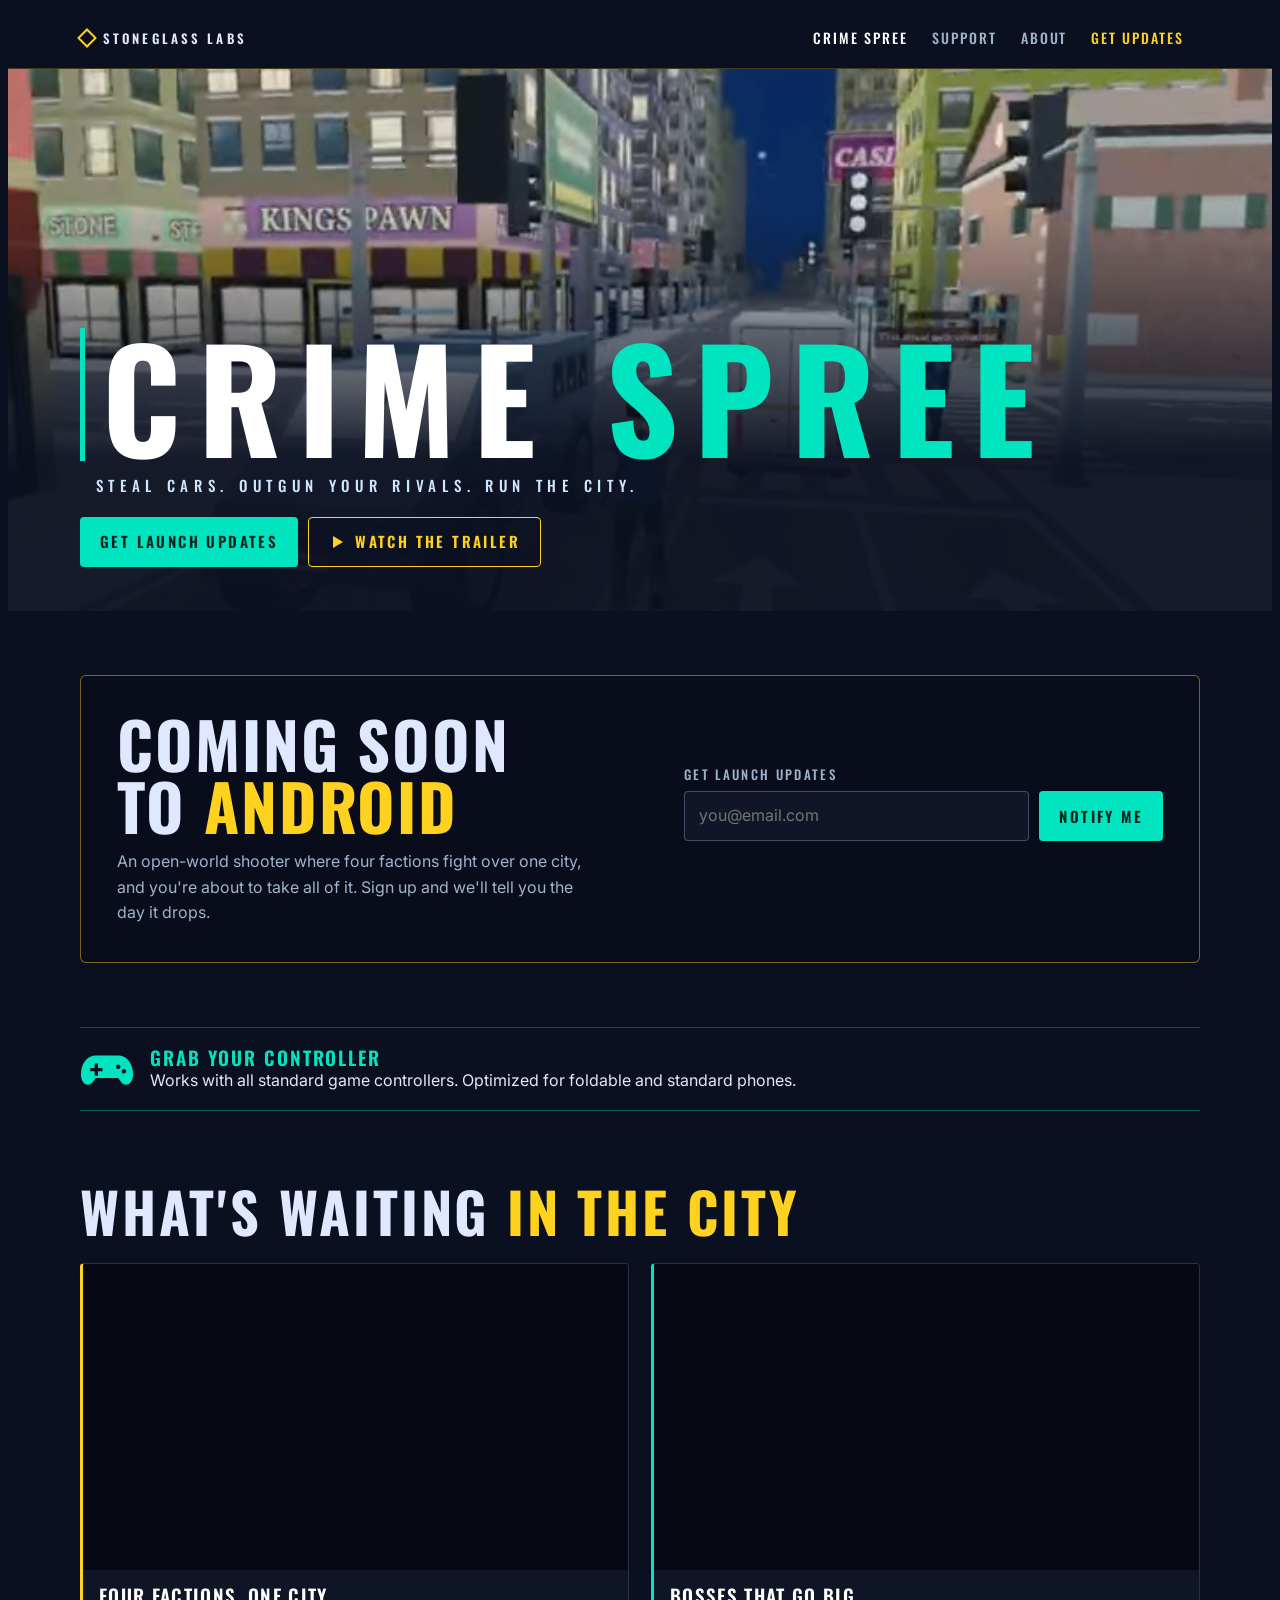
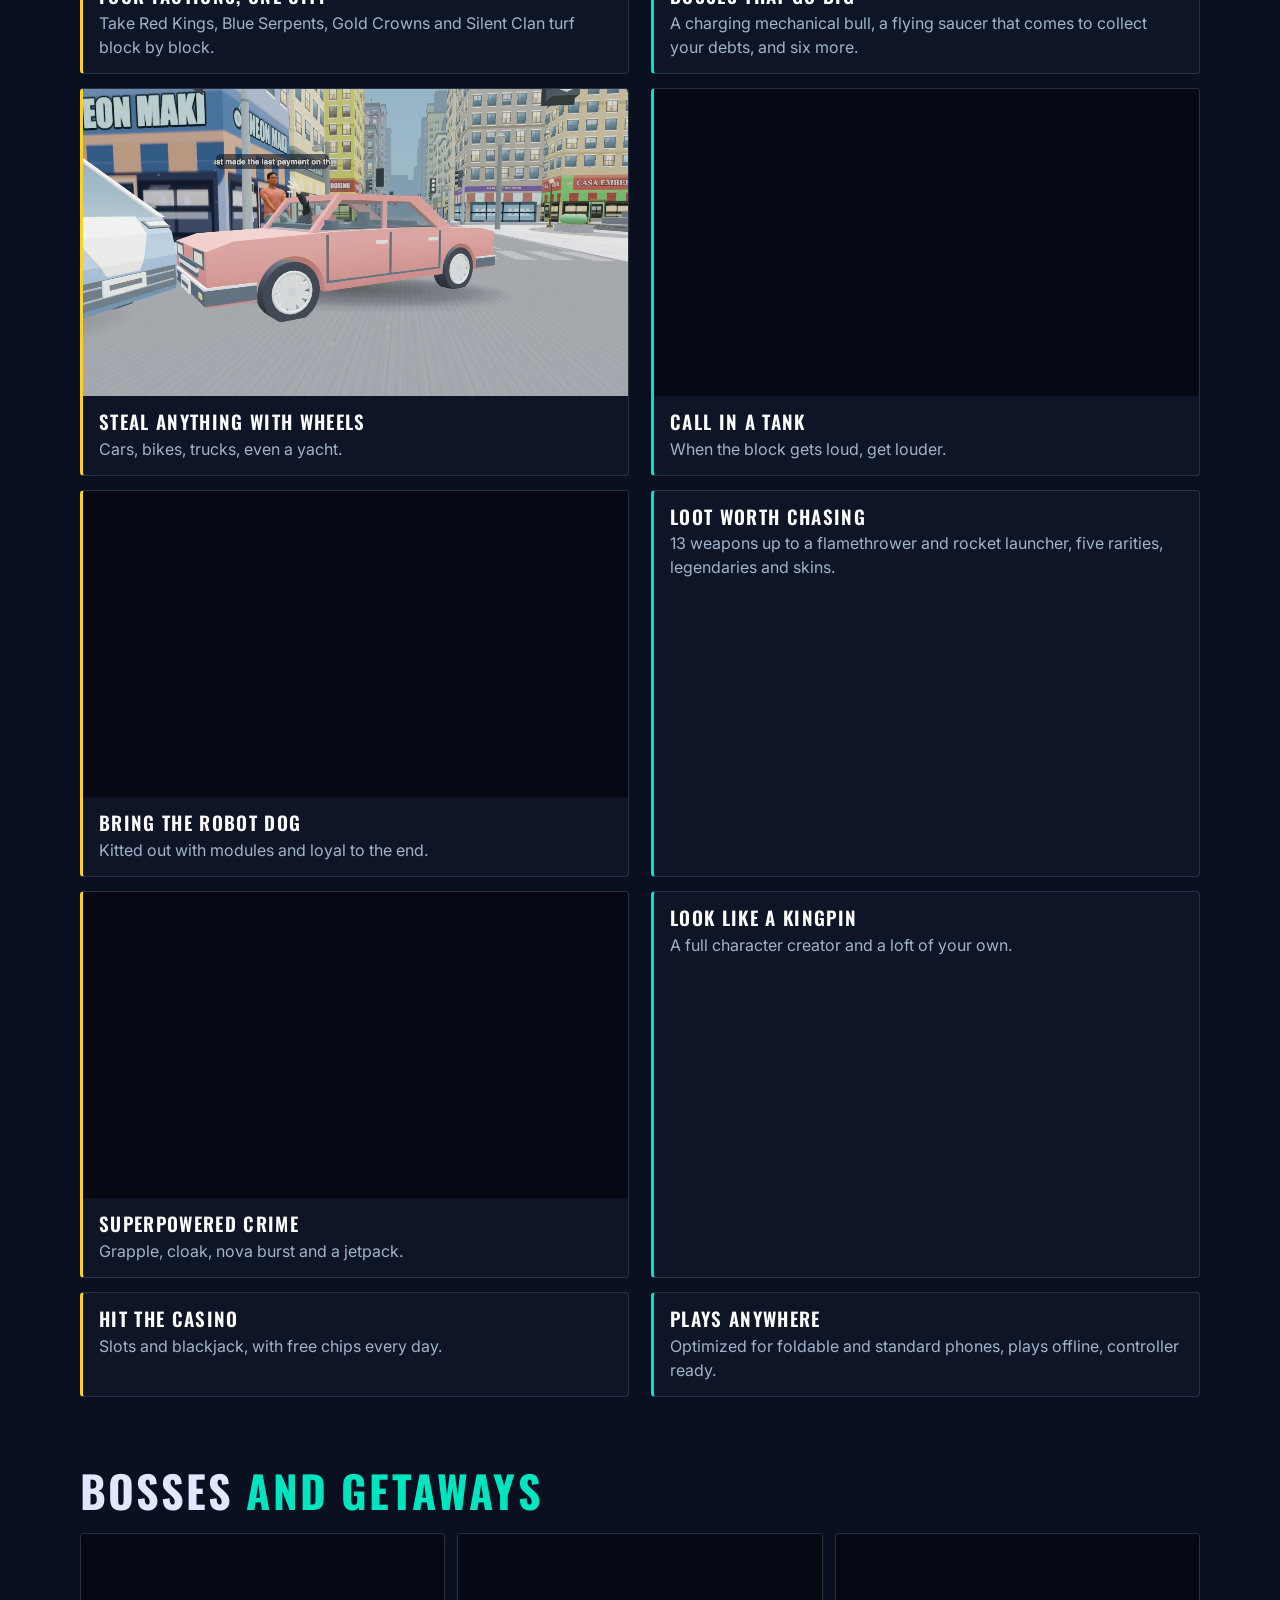
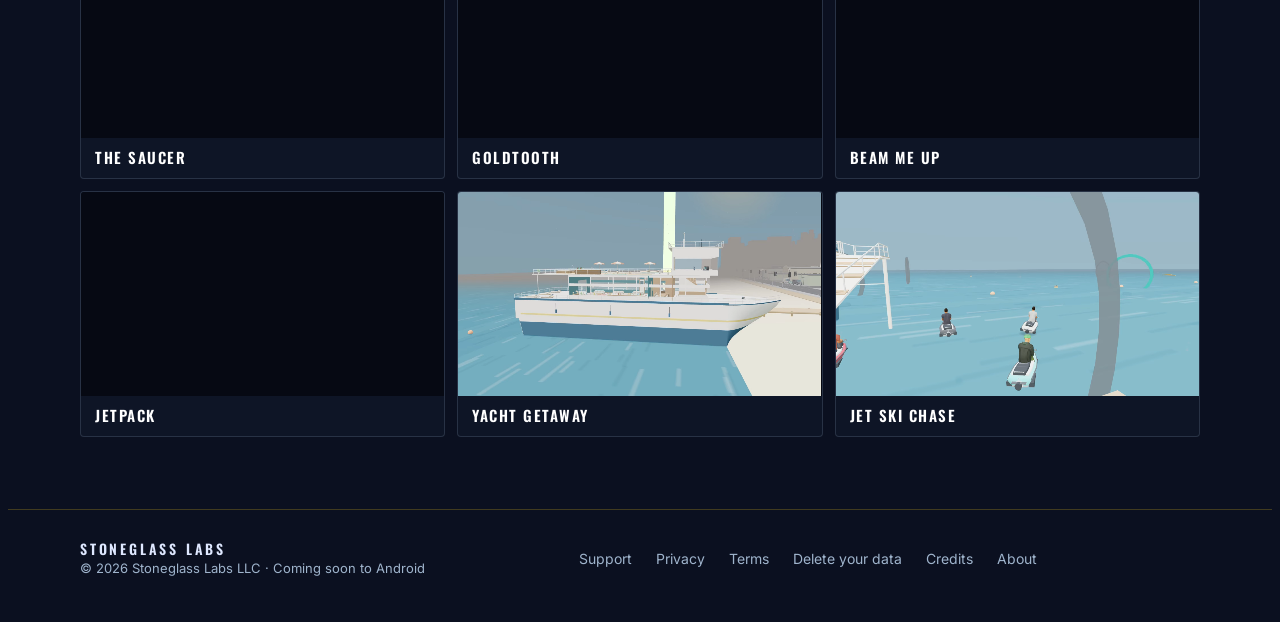
==== index.html @ 27584d0d "Stoneglass Labs website" ====
<!doctype html>
<html lang="en">
<head>
<meta charset="utf-8">
<meta name="viewport" content="width=device-width,initial-scale=1,viewport-fit=cover">
<title>Crime Spree | Coming soon to Android</title>
<meta name="description" content="Crime Spree is an open-world shooter where four factions fight over one city. Coming soon to Android from Stoneglass Labs.">
<meta name="theme-color" content="#0B1020">
<link rel="preconnect" href="https://fonts.googleapis.com">
<link rel="preconnect" href="https://fonts.gstatic.com" crossorigin>
<link rel="stylesheet" href="https://fonts.googleapis.com/css2?family=Oswald:wght@500;600;700&family=Inter:wght@400;500;600;700&display=swap">
<link rel="stylesheet" href="styles.css">
</head>
<body>
<header class="top band" id="top">
  <div class="in">
    <a class="studio" href="index.html" aria-label="Stoneglass Labs, home"><i></i>Stoneglass Labs</a>
    <button class="menu" type="button" aria-expanded="false" aria-controls="navwrap" aria-label="Menu">
      <svg viewBox="0 0 24 24" fill="none" stroke="currentColor" stroke-width="2.4" aria-hidden="true"><path d="M3 6h18M3 12h18M3 18h18"/></svg>
    </button>
    <div class="navwrap" id="navwrap">
      <nav class="links" aria-label="Site">
        <a href="index.html" data-nav="index.html">Crime Spree</a>
        <a href="support.html" data-nav="support.html">Support</a>
        <a href="about.html" data-nav="about.html">About</a>
        <a class="cta" href="index.html#signup">Get updates</a>
      </nav>
      <div class="social" aria-label="Social"></div>
    </div>
  </div>
</header>

<main>
  <section class="hero" aria-label="Crime Spree">
    <div class="frame">
      <video id="heroVid" aria-hidden="true" muted loop playsinline preload="none"></video>
      <div class="over band"><div class="in">
        <h1 class="wordmark"><span class="w1">Crime</span> <span class="w2">Spree</span></h1>
        <p class="tagline">Steal cars. Outgun your rivals. Run the city.</p>
        <div class="btns">
          <a class="btn primary" href="index.html#signup">Get launch updates</a>
          <button class="btn ghost" type="button" id="trailerBtn"><svg viewBox="0 0 24 24" fill="currentColor" aria-hidden="true"><path d="M6 3l15 9-15 9z"/></svg>Watch the trailer</button>
        </div>
      </div></div>
    </div>
  </section>

  <section class="soon band" id="signup" aria-labelledby="soonH">
    <div class="in"><div class="card">
      <div>
        <h2 id="soonH">Coming soon to <em>Android</em></h2>
        <p>An open-world shooter where four factions fight over one city, and you're about to take all of it. Sign up and we'll tell you the day it drops.</p>
      </div>
      <form class="signup" id="signupForm" novalidate>
        <label for="email">Get launch updates</label>
        <input id="email" name="email" type="email" placeholder="you@email.com" autocomplete="email" required>
        <button class="btn primary" type="submit">Notify me</button>
        <p class="msg" id="signupMsg" role="status"></p>
      </form>
    </div></div>
  </section>

  <section class="ctrl band" aria-label="Controllers and phones">
    <div class="in">
      <svg viewBox="0 0 48 32" fill="currentColor" aria-hidden="true"><path d="M14 4h20c7 0 12 6 13 14 1 7-2 12-6 12-3 0-5-3-7-6H14c-2 3-4 6-7 6-4 0-7-5-6-12C2 10 7 4 14 4zm-1 7v4H9v3h4v4h3v-4h4v-3h-4v-4zm21 1a2 2 0 100 4 2 2 0 000-4zm5 4a2 2 0 100 4 2 2 0 000-4z"/></svg>
      <p><b>Grab your controller</b>Works with all standard game controllers. Optimized for foldable and standard phones.</p>
    </div>
  </section>

  <section class="feats band" aria-labelledby="featH">
    <div class="in">
      <h2 id="featH">What's waiting <span>in the city</span></h2>
      <ul class="sell">
        <li class="has-clip"><div class="clip"><video data-lazy muted loop playsinline preload="none" data-poster="assets/video/street-chaos-01-poster.jpg" aria-hidden="true"><source data-src="assets/video/street-chaos-01.webm" type="video/webm"><source data-src="assets/video/street-chaos-01.mp4" type="video/mp4"></video></div><div class="txt"><b>Four factions, one city</b>Take Red Kings, Blue Serpents, Gold Crowns and Silent Clan turf block by block.</div></li>
        <li class="has-clip"><div class="clip"><video data-lazy muted loop playsinline preload="none" data-poster="assets/video/boss-bull-01-poster.jpg" aria-hidden="true"><source data-src="assets/video/boss-bull-01.webm" type="video/webm"><source data-src="assets/video/boss-bull-01.mp4" type="video/mp4"></video></div><div class="txt"><b>Bosses that go big</b>A charging mechanical bull, a flying saucer that comes to collect your debts, and six more.</div></li>
        <li class="has-clip"><div class="clip"><video data-lazy muted loop playsinline preload="none" data-poster="assets/video/hijack-01-poster.jpg" aria-hidden="true"><source data-src="assets/video/hijack-01.webm" type="video/webm"><source data-src="assets/video/hijack-01.mp4" type="video/mp4"></video></div><div class="txt"><b>Steal anything with wheels</b>Cars, bikes, trucks, even a yacht.</div></li>
        <li class="has-clip"><div class="clip"><video data-lazy muted loop playsinline preload="none" data-poster="assets/video/tank-rampage-01-poster.jpg" aria-hidden="true"><source data-src="assets/video/tank-rampage-01.webm" type="video/webm"><source data-src="assets/video/tank-rampage-01.mp4" type="video/mp4"></video></div><div class="txt"><b>Call in a tank</b>When the block gets loud, get louder.</div></li>
        <li class="has-clip"><div class="clip"><video data-lazy muted loop playsinline preload="none" data-poster="assets/video/robot-dog-01-poster.jpg" aria-hidden="true"><source data-src="assets/video/robot-dog-01.webm" type="video/webm"><source data-src="assets/video/robot-dog-01.mp4" type="video/mp4"></video></div><div class="txt"><b>Bring the robot dog</b>Kitted out with modules and loyal to the end.</div></li>
        <li><b>Loot worth chasing</b>13 weapons up to a flamethrower and rocket launcher, five rarities, legendaries and skins.</li>
        <li class="has-clip"><div class="clip"><video data-lazy muted loop playsinline preload="none" data-poster="assets/video/grapple-pull-enemy-01-poster.jpg" aria-hidden="true"><source data-src="assets/video/grapple-pull-enemy-01.webm" type="video/webm"><source data-src="assets/video/grapple-pull-enemy-01.mp4" type="video/mp4"></video></div><div class="txt"><b>Superpowered crime</b>Grapple, cloak, nova burst and a jetpack.</div></li>
        <li><b>Look like a kingpin</b>A full character creator and a loft of your own.</li>
        <li><b>Hit the casino</b>Slots and blackjack, with free chips every day.</li>
        <li><b>Plays anywhere</b>Optimized for foldable and standard phones, plays offline, controller ready.</li>
      </ul>
    </div>
  </section>

  <section class="gallery band" aria-labelledby="galH">
    <div class="in">
      <h2 id="galH">Bosses <span>and getaways</span></h2>
      <div class="grid">
        <figure><div class="clip"><video data-lazy muted loop playsinline preload="none" data-poster="assets/video/boss-saucer-01-poster.jpg" aria-hidden="true"><source data-src="assets/video/boss-saucer-01.webm" type="video/webm"><source data-src="assets/video/boss-saucer-01.mp4" type="video/mp4"></video></div><figcaption>The saucer</figcaption></figure>
        <figure><div class="clip"><video data-lazy muted loop playsinline preload="none" data-poster="assets/video/boss-goldtooth-01-poster.jpg" aria-hidden="true"><source data-src="assets/video/boss-goldtooth-01.webm" type="video/webm"><source data-src="assets/video/boss-goldtooth-01.mp4" type="video/mp4"></video></div><figcaption>Goldtooth</figcaption></figure>
        <figure><div class="clip"><video data-lazy muted loop playsinline preload="none" data-poster="assets/video/boss-saucer-02-poster.jpg" aria-hidden="true"><source data-src="assets/video/boss-saucer-02.webm" type="video/webm"><source data-src="assets/video/boss-saucer-02.mp4" type="video/mp4"></video></div><figcaption>Beam me up</figcaption></figure>
        <figure><div class="clip"><video data-lazy muted loop playsinline preload="none" data-poster="assets/video/jetpack-01-poster.jpg" aria-hidden="true"><source data-src="assets/video/jetpack-01.webm" type="video/webm"><source data-src="assets/video/jetpack-01.mp4" type="video/mp4"></video></div><figcaption>Jetpack</figcaption></figure>
        <figure><div class="clip"><video data-lazy muted loop playsinline preload="none" data-poster="assets/video/yacht-01-poster.jpg" aria-hidden="true"><source data-src="assets/video/yacht-01.webm" type="video/webm"><source data-src="assets/video/yacht-01.mp4" type="video/mp4"></video></div><figcaption>Yacht getaway</figcaption></figure>
        <figure><div class="clip"><video data-lazy muted loop playsinline preload="none" data-poster="assets/video/jetski-race-01-poster.jpg" aria-hidden="true"><source data-src="assets/video/jetski-race-01.webm" type="video/webm"><source data-src="assets/video/jetski-race-01.mp4" type="video/mp4"></video></div><figcaption>Jet ski chase</figcaption></figure>
      </div>
    </div>
  </section>
</main>

<footer class="foot band">
  <div class="in">
    <div class="brandline">Stoneglass Labs<span>© 2026 Stoneglass Labs LLC · Coming soon to Android</span></div>
    <nav aria-label="Footer">
      <a href="support.html">Support</a><a href="privacy.html">Privacy</a><a href="terms.html">Terms</a><a href="delete-data.html">Delete your data</a><a href="credits.html">Credits</a><a href="about.html">About</a>
    </nav>
    <div class="social" aria-label="Social"></div>
  </div>
</footer>

<script src="main.js"></script>
</body>
</html>
---- styles.css ----
/* Layout: phone-first single column; header with small studio mark, full-bleed hero, then stacked bands. Support and legal pages use a 68ch reading column. */
:root{
  color-scheme: dark;
  --ink:#0B1020; --panel:#0E1426; --panel2:#101628; --line:rgba(159,180,204,.18);
  --fg:#DFE8FF; --steel:#9FB4CC; --pale:#CFE6FF; --white:#FFFFFF;
  --gold:#FFD21F; --teal:#00E5C0; --teal-ink:#04241E;
  --f-display:"Oswald","Arial Narrow","Roboto Condensed",sans-serif;
  --f-body:"Inter",system-ui,-apple-system,"Segoe UI",Roboto,sans-serif;
  --f-mono:ui-monospace,"SFMono-Regular",Menlo,Consolas,monospace;
  --gutter-l:max(16px,env(safe-area-inset-left,0px)); --gutter-r:max(16px,env(safe-area-inset-right,0px));
}
*{box-sizing:border-box}
html{scroll-behavior:auto}
body{background:var(--ink);color:var(--fg);font-family:var(--f-body);font-size:16px;line-height:1.6;-webkit-font-smoothing:antialiased}
a{color:var(--teal)}
a:hover{color:var(--white)}
:focus-visible{outline:3px solid var(--gold);outline-offset:2px}
.band{padding-left:var(--gutter-l);padding-right:var(--gutter-r)}
.in{max-width:1120px;margin:0 auto}
.updated{margin:0 0 22px;font:500 13px/1.45 var(--f-mono);color:var(--steel)}
.todo{font:600 .82em/1.4 var(--f-mono);color:var(--gold);background:rgba(255,210,31,.1);border:1px dashed rgba(255,210,31,.6);border-radius:3px;padding:1px 5px;white-space:normal}
.draft{display:block;margin:0 0 22px;padding:10px 12px;font:500 13px/1.45 var(--f-mono);color:var(--gold);background:rgba(255,210,31,.08);border:1px dashed rgba(255,210,31,.55);border-radius:4px}

/* header */
.top{border-bottom:1px solid rgba(255,210,31,.22);background:rgba(11,16,32,.96)}
.top .in{display:flex;align-items:center;justify-content:space-between;gap:12px;min-height:60px}
.studio{display:flex;align-items:center;gap:9px;text-decoration:none;color:var(--fg);font:600 13px/1 var(--f-display);letter-spacing:.24em;text-transform:uppercase;white-space:nowrap;padding-block:12px}
.studio i{width:14px;height:14px;border:2px solid var(--gold);transform:rotate(45deg);flex:none}
.studio:hover{color:var(--white)}
.navwrap{display:flex;align-items:center;gap:6px}
.links{display:flex;align-items:center;gap:4px}
.links a{display:block;color:var(--steel);text-decoration:none;font:500 14px/1 var(--f-display);letter-spacing:.14em;text-transform:uppercase;padding:14px 10px}
.links a:hover,.links a[aria-current="page"]{color:var(--white)}
.links a.cta{color:var(--gold)}
.social{display:flex}
.social a{display:grid;place-items:center;width:44px;height:44px;color:var(--steel)}
.social a:hover{color:var(--white)}
.social svg{width:20px;height:20px}
.menu{display:none;width:48px;height:48px;margin-right:-10px;background:none;border:0;color:var(--fg);cursor:pointer}
.menu svg{width:24px;height:24px}
@media (max-width:820px){
  .menu{display:grid;place-items:center}
  .navwrap{position:static}
  .links,.top .social{display:none}
  .top.open .navwrap{position:absolute;left:0;right:0;top:61px;z-index:20;flex-direction:column;align-items:stretch;gap:0;background:var(--panel);border-bottom:1px solid rgba(255,210,31,.3);padding:6px var(--gutter-r) 12px var(--gutter-l)}
  .top.open .links{display:flex;flex-direction:column;align-items:stretch}
  .top.open .links a{padding:15px 4px;font-size:17px;border-bottom:1px solid var(--line)}
  .top.open .social{display:flex;margin-top:6px}
  .top{position:relative}
}

/* hero */
.hero{position:relative;overflow:hidden;background:#060913}
.hero .frame{position:relative;aspect-ratio:4/5;max-height:82vh;width:100%}
.hero video{position:absolute;inset:0;width:100%;height:100%;display:block;object-fit:cover;object-position:50% 45%;background:#060913}
.hero .over{position:absolute;z-index:2;left:0;right:0;bottom:0;padding-top:120px;padding-bottom:clamp(22px,5vw,44px);background:linear-gradient(rgba(11,16,32,0),rgba(11,16,32,.94) 62%)}
.wordmark{margin:0;font:700 clamp(56px,16vw,140px)/.95 var(--f-display);letter-spacing:.12em;text-transform:uppercase;border-left:5px solid var(--teal);padding-left:.12em;text-wrap:balance}
.wordmark .w1{color:var(--white)} .wordmark .w2{color:var(--teal)}
.tagline{margin:12px 0 0;font:500 clamp(11px,2.6vw,15px)/1.6 var(--f-display);letter-spacing:.38em;text-transform:uppercase;color:var(--pale);padding-left:calc(5px + .7em)}
.btns{display:flex;flex-wrap:wrap;gap:10px;margin-top:20px}
.btn{display:inline-flex;align-items:center;justify-content:center;gap:10px;min-height:50px;padding:0 20px;border-radius:4px;font:600 15px/1 var(--f-display);letter-spacing:.16em;text-transform:uppercase;text-decoration:none;cursor:pointer;border:0}
.btn svg{width:16px;height:16px}
.btn.primary{background:var(--teal);color:var(--teal-ink)}
.btn.primary:hover{background:#3FF0D3;color:var(--teal-ink)}
.btn.ghost{background:rgba(11,16,32,.5);color:var(--gold);border:1.5px solid var(--gold)}
.btn.ghost:hover{background:rgba(255,210,31,.12);color:var(--gold)}
@media (min-width:760px){ .hero .frame{aspect-ratio:21/9;max-height:none;min-height:520px} }

/* coming soon */
.soon{padding-block:clamp(36px,7vw,64px)}
.soon .card{display:grid;grid-template-columns:minmax(0,1fr);gap:22px;background:rgba(10,14,28,.92);border:1px solid rgba(255,210,31,.45);border-radius:6px;padding:clamp(20px,4vw,36px)}
.soon h2{margin:0;font:700 clamp(36px,8vw,64px)/.98 var(--f-display);letter-spacing:.03em;text-transform:uppercase;text-wrap:balance}
.soon h2 em{font-style:normal;color:var(--gold)}
.soon p{margin:12px 0 0;color:var(--steel);max-width:48ch}
form.signup{display:flex;flex-wrap:wrap;gap:10px;align-content:center}
form.signup label{flex:1 1 100%;font:500 13px/1 var(--f-display);letter-spacing:.18em;text-transform:uppercase;color:var(--steel)}
form.signup input{flex:1 1 220px;min-width:0;min-height:50px;font:inherit;font-size:16px;color:var(--fg);background:var(--panel2);border:1px solid rgba(159,180,204,.35);border-radius:4px;padding:0 14px}
form.signup input:focus{border-color:var(--teal);outline:none;box-shadow:0 0 0 3px rgba(0,229,192,.25)}
form.signup .btn{flex:0 0 auto}
form.signup .msg{flex:1 1 100%;margin:0;font-size:13px;color:var(--steel);min-height:1.4em}
@media (min-width:860px){ .soon .card{grid-template-columns:minmax(0,1.1fr) minmax(0,1fr);align-items:center;gap:40px} }

/* controller strip */
.ctrl .in{display:flex;align-items:center;gap:16px;padding-block:18px;border-block:1px solid rgba(0,229,192,.35)}
.ctrl svg{width:54px;height:36px;flex:none;color:var(--teal)}
.ctrl p{margin:0;min-width:0;line-height:1.45}
.ctrl b{display:block;font:600 19px/1.2 var(--f-display);letter-spacing:.1em;text-transform:uppercase;color:var(--teal)}

/* features */
.feats{padding-block:clamp(40px,7vw,72px)}
.feats h2{margin:0 0 24px;font:700 clamp(32px,6.5vw,56px)/1 var(--f-display);letter-spacing:.05em;text-transform:uppercase;text-wrap:balance}
.feats h2 span{color:var(--gold)}
.sell{list-style:none;margin:0;padding:0;display:grid;grid-template-columns:minmax(0,1fr);gap:12px}
.sell li{min-width:0;background:rgba(16,22,40,.92);border:1px solid var(--line);border-left:3px solid var(--gold);border-radius:4px;padding:14px 16px;color:var(--steel);line-height:1.5}
.sell li:nth-child(even){border-left-color:var(--teal)}
.sell b{display:block;font:600 19px/1.25 var(--f-display);letter-spacing:.07em;text-transform:uppercase;color:var(--white);margin-bottom:3px}
@media (min-width:760px){ .sell{grid-template-columns:repeat(2,minmax(0,1fr));gap:14px 22px} }

/* reading pages */
.page{padding-block:clamp(32px,6vw,56px) clamp(48px,8vw,80px)}
.page .in{max-width:760px}
.page h1{margin:0 0 6px;font:700 clamp(34px,7vw,54px)/1.02 var(--f-display);letter-spacing:.04em;text-transform:uppercase;text-wrap:balance}
.page .kicker{margin:0 0 18px;font:500 13px/1 var(--f-display);letter-spacing:.24em;text-transform:uppercase;color:var(--gold)}
.page .lede{font-size:18px;color:var(--pale);margin:0 0 22px;max-width:62ch}
.page h2{margin:34px 0 8px;font:600 22px/1.2 var(--f-display);letter-spacing:.08em;text-transform:uppercase;color:var(--white)}
.page h3{margin:22px 0 4px;font:600 17px/1.3 var(--f-body);color:var(--white)}
.page p,.page li{max-width:66ch;color:var(--fg)}
.page p{margin:0 0 12px}
.page ul,.page ol{margin:0 0 12px;padding-left:22px}
.page li{margin:0 0 6px}
.page li::marker{color:var(--teal)}
.page .muted{color:var(--steel)}
.summary{background:var(--panel2);border:1px solid var(--line);border-left:3px solid var(--teal);border-radius:4px;padding:14px 18px 6px;margin:0 0 10px}
.faq details{border-top:1px solid var(--line)}
.faq details:last-child{border-bottom:1px solid var(--line)}
.faq summary{cursor:pointer;list-style:none;display:flex;justify-content:space-between;gap:14px;align-items:center;padding:16px 2px;font:600 17px/1.35 var(--f-body);color:var(--white)}
.faq summary::-webkit-details-marker{display:none}
.faq summary::after{content:"+";font:500 24px/1 var(--f-display);color:var(--gold);flex:none}
.faq details[open] summary::after{content:"\2212"}
.faq details > div{padding:0 2px 14px;color:var(--steel)}
.faq details > div p{color:var(--steel)}
.credits dl{margin:0}
.credits dt{font-weight:600;color:var(--white);margin-top:14px}
.credits dd{margin:2px 0 0;color:var(--steel)}
.nf{text-align:left}
.nf .big{font:700 clamp(80px,24vw,180px)/.9 var(--f-display);color:var(--teal);letter-spacing:.04em;margin:0 0 10px}

/* footer */
.foot{border-top:1px solid rgba(255,210,31,.22);padding-block:28px 34px;color:var(--steel);font-size:14px}
.foot .in{display:grid;grid-template-columns:minmax(0,1fr);gap:18px}
.foot .brandline{font:600 14px/1.4 var(--f-display);letter-spacing:.2em;text-transform:uppercase;color:var(--fg)}
.foot .brandline span{display:block;font:400 13px/1.5 var(--f-body);letter-spacing:0;text-transform:none;color:var(--steel)}
.foot nav{display:flex;flex-wrap:wrap;gap:0 4px;margin-left:-10px}
.foot nav a{color:var(--steel);text-decoration:none;padding:10px}
.foot nav a:hover{color:var(--white)}
.foot .social{margin-left:-12px}
@media (min-width:860px){ .foot .in{grid-template-columns:auto 1fr auto;align-items:center} .foot nav{justify-content:center} }

/* clip tiles (feature cards and gallery) */
.sell li.has-clip{padding:0;overflow:hidden}
.sell li.has-clip .txt{padding:14px 16px}
.clip{position:relative;aspect-ratio:16/9;background:#060913;overflow:hidden}
.clip video{position:absolute;inset:0;width:100%;height:100%;object-fit:cover;display:block}
.gallery{padding-block:0 clamp(40px,7vw,72px)}
.gallery h2{margin:0 0 20px;font:700 clamp(28px,5.5vw,44px)/1 var(--f-display);letter-spacing:.05em;text-transform:uppercase}
.gallery h2 span{color:var(--teal)}
.grid{display:grid;grid-template-columns:minmax(0,1fr);gap:12px}
.grid figure{margin:0;min-width:0;background:rgba(16,22,40,.92);border:1px solid var(--line);border-radius:4px;overflow:hidden}
.grid figcaption{padding:10px 14px;font:600 15px/1.3 var(--f-display);letter-spacing:.1em;text-transform:uppercase;color:var(--white)}
@media (min-width:600px){ .grid{grid-template-columns:repeat(2,minmax(0,1fr))} }
@media (min-width:1000px){ .grid{grid-template-columns:repeat(3,minmax(0,1fr))} }
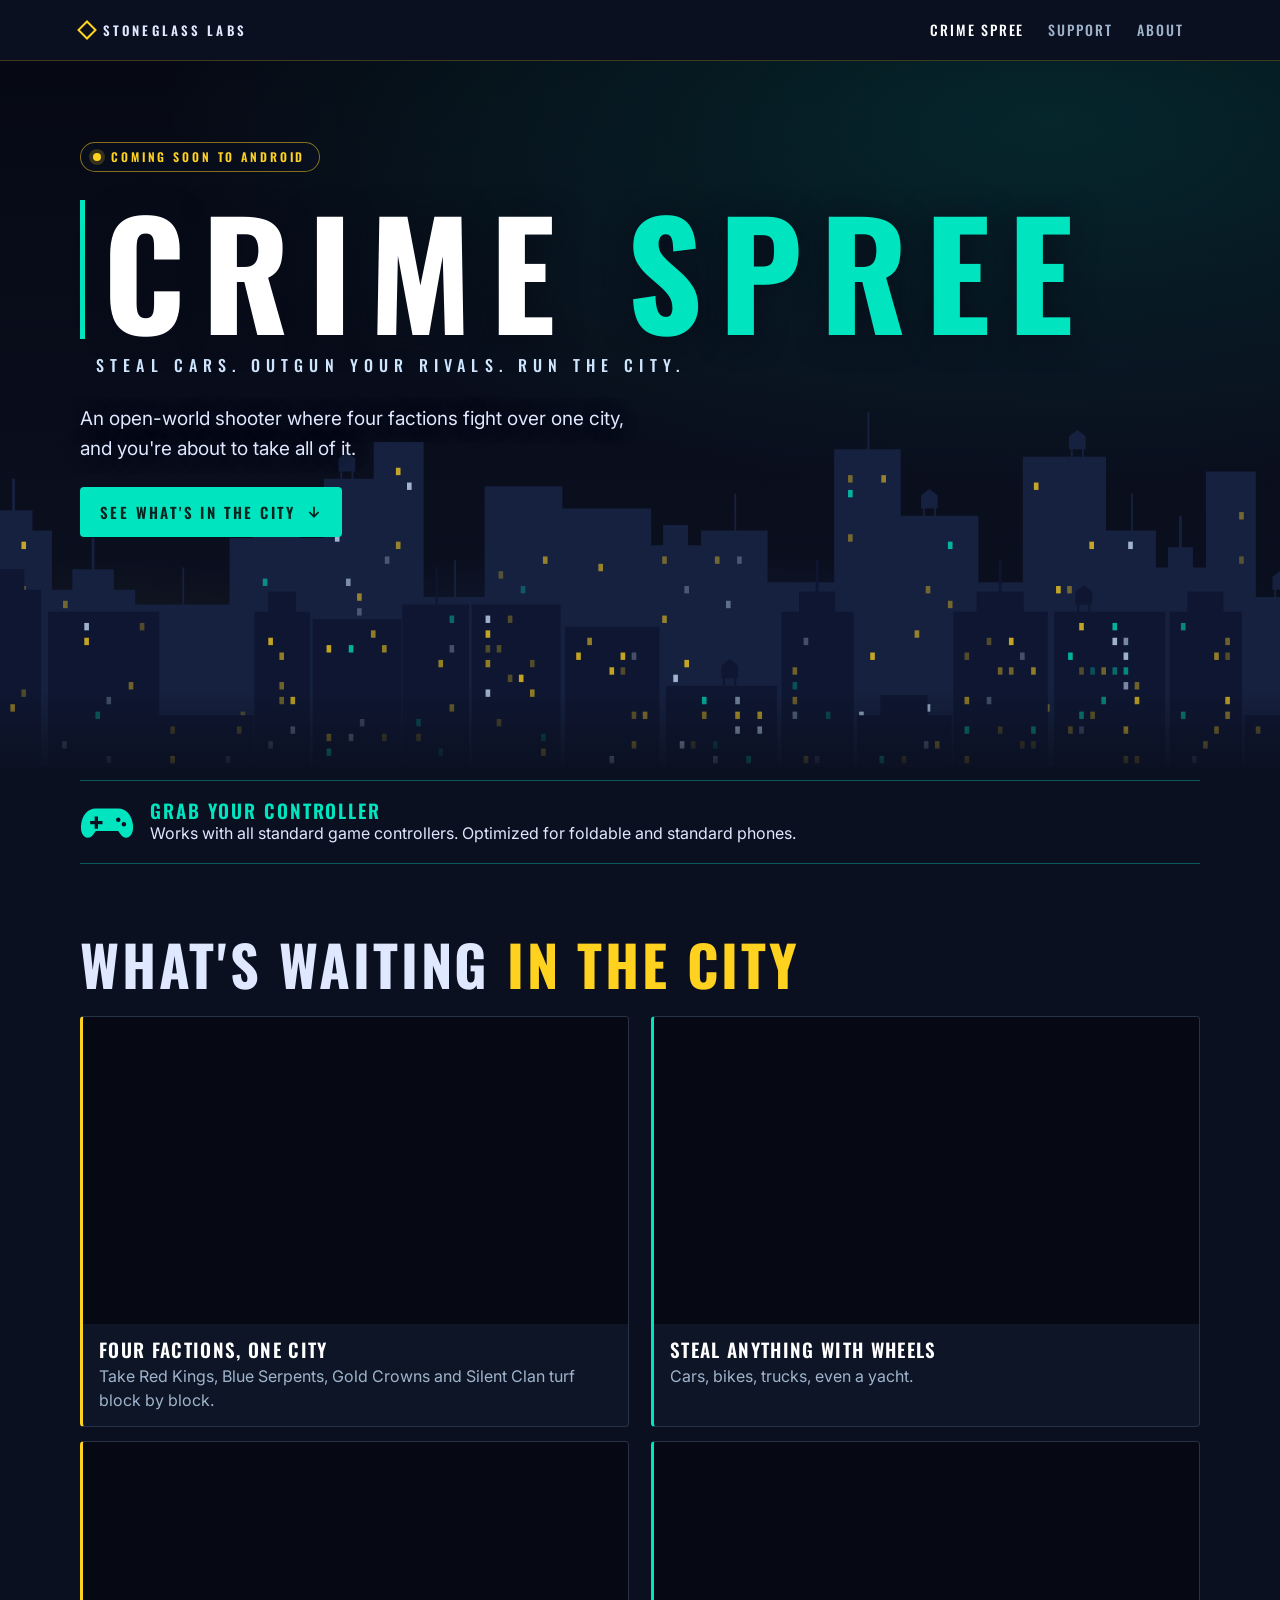
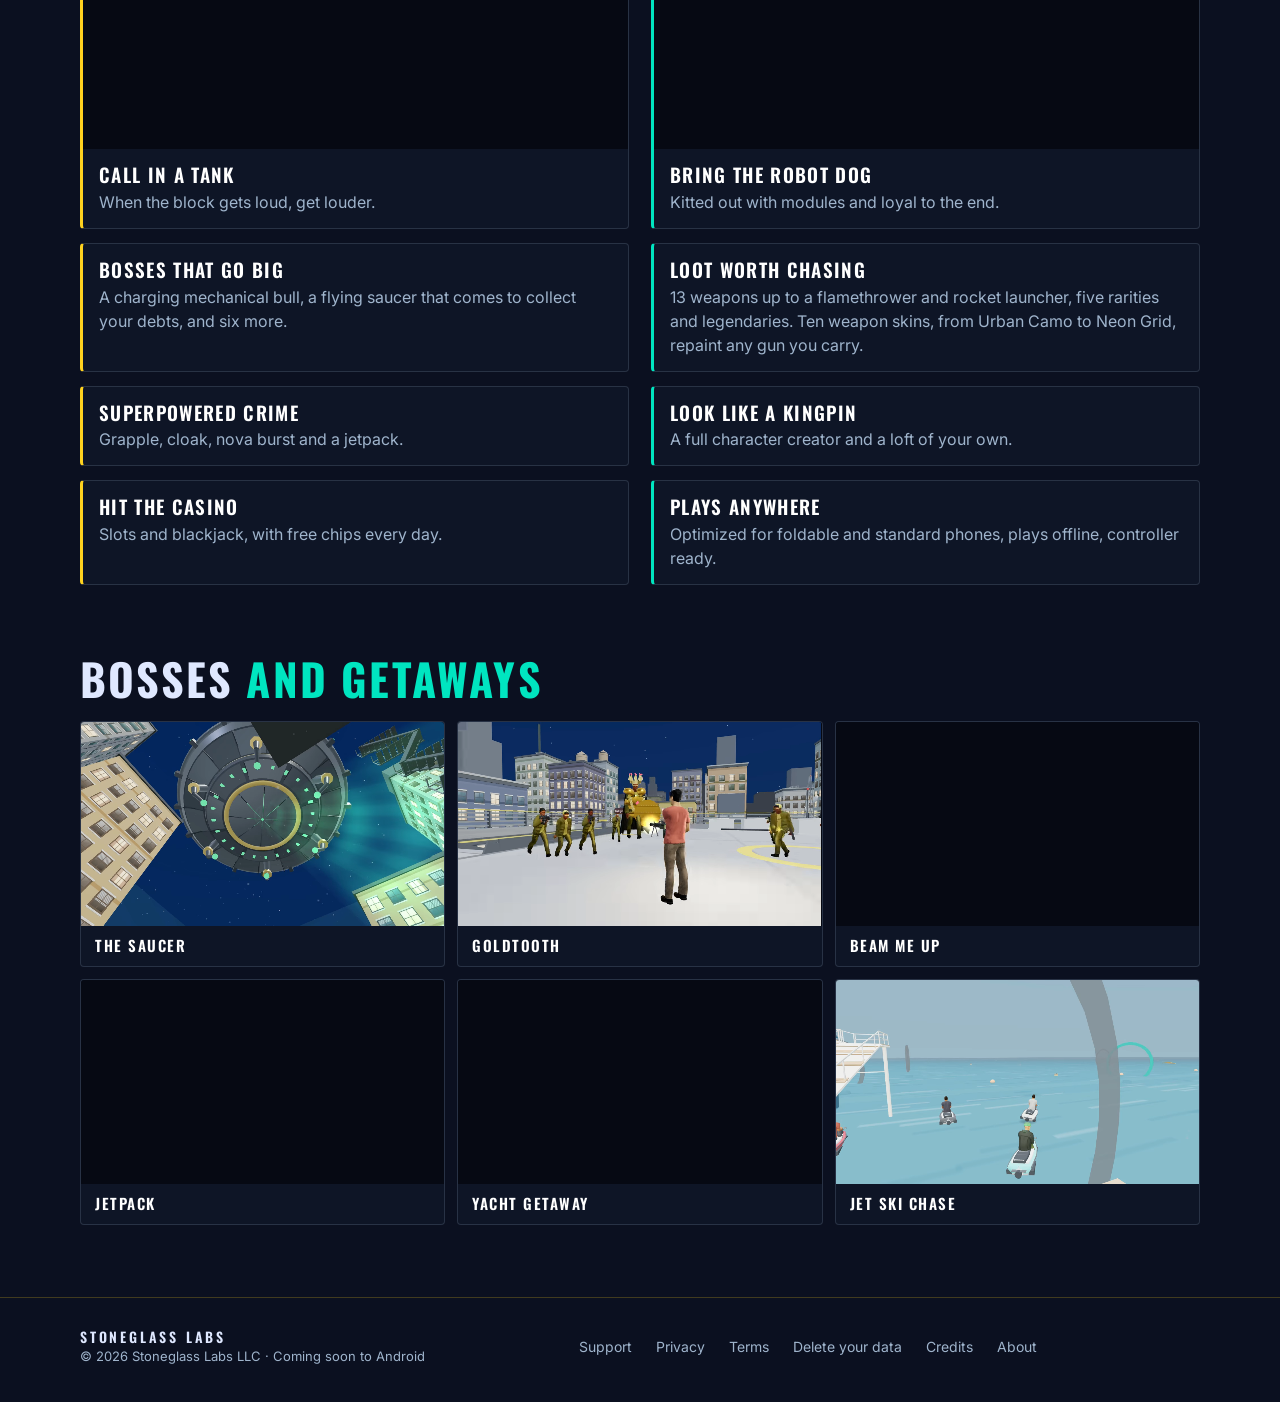
==== commit 11d0fd21: "Home page: new top without video, sign-up removed, two clips retired - Remove the sign-up box and ev" ====
--- a/index.html
+++ b/index.html
@@ -23,7 +23,6 @@
         <a href="index.html" data-nav="index.html">Crime Spree</a>
         <a href="support.html" data-nav="support.html">Support</a>
         <a href="about.html" data-nav="about.html">About</a>
-        <a class="cta" href="index.html#signup">Get updates</a>
       </nav>
       <div class="social" aria-label="Social"></div>
     </div>
@@ -31,33 +30,16 @@
 </header>
 
 <main>
-  <section class="hero" aria-label="Crime Spree">
-    <div class="frame">
-      <video id="heroVid" aria-hidden="true" muted loop playsinline preload="none"></video>
-      <div class="over band"><div class="in">
-        <h1 class="wordmark"><span class="w1">Crime</span> <span class="w2">Spree</span></h1>
-        <p class="tagline">Steal cars. Outgun your rivals. Run the city.</p>
-        <div class="btns">
-          <a class="btn primary" href="index.html#signup">Get launch updates</a>
-          <button class="btn ghost" type="button" id="trailerBtn"><svg viewBox="0 0 24 24" fill="currentColor" aria-hidden="true"><path d="M6 3l15 9-15 9z"/></svg>Watch the trailer</button>
-        </div>
-      </div></div>
+  <section class="hero band" aria-label="Crime Spree">
+    <div class="in">
+      <p class="status"><i></i>Coming soon to Android</p>
+      <h1 class="wordmark"><span class="w1">Crime</span> <span class="w2">Spree</span></h1>
+      <p class="tagline">Steal cars. Outgun your rivals. Run the city.</p>
+      <p class="pitch">An open-world shooter where four factions fight over one city, and you're about to take all of it.</p>
+      <div class="btns">
+        <a class="btn primary" href="#city">See what's in the city<svg viewBox="0 0 24 24" fill="none" stroke="currentColor" stroke-width="2.6" aria-hidden="true"><path d="M12 4v15M5 12l7 7 7-7"/></svg></a>
+      </div>
     </div>
-  </section>
-
-  <section class="soon band" id="signup" aria-labelledby="soonH">
-    <div class="in"><div class="card">
-      <div>
-        <h2 id="soonH">Coming soon to <em>Android</em></h2>
-        <p>An open-world shooter where four factions fight over one city, and you're about to take all of it. Sign up and we'll tell you the day it drops.</p>
-      </div>
-      <form class="signup" id="signupForm" novalidate>
-        <label for="email">Get launch updates</label>
-        <input id="email" name="email" type="email" placeholder="you@email.com" autocomplete="email" required>
-        <button class="btn primary" type="submit">Notify me</button>
-        <p class="msg" id="signupMsg" role="status"></p>
-      </form>
-    </div></div>
   </section>
 
   <section class="ctrl band" aria-label="Controllers and phones">
@@ -67,17 +49,17 @@
     </div>
   </section>
 
-  <section class="feats band" aria-labelledby="featH">
+  <section class="feats band" id="city" aria-labelledby="featH">
     <div class="in">
       <h2 id="featH">What's waiting <span>in the city</span></h2>
       <ul class="sell">
         <li class="has-clip"><div class="clip"><video data-lazy muted loop playsinline preload="none" data-poster="assets/video/street-chaos-01-poster.jpg" aria-hidden="true"><source data-src="assets/video/street-chaos-01.webm" type="video/webm"><source data-src="assets/video/street-chaos-01.mp4" type="video/mp4"></video></div><div class="txt"><b>Four factions, one city</b>Take Red Kings, Blue Serpents, Gold Crowns and Silent Clan turf block by block.</div></li>
-        <li class="has-clip"><div class="clip"><video data-lazy muted loop playsinline preload="none" data-poster="assets/video/boss-bull-01-poster.jpg" aria-hidden="true"><source data-src="assets/video/boss-bull-01.webm" type="video/webm"><source data-src="assets/video/boss-bull-01.mp4" type="video/mp4"></video></div><div class="txt"><b>Bosses that go big</b>A charging mechanical bull, a flying saucer that comes to collect your debts, and six more.</div></li>
         <li class="has-clip"><div class="clip"><video data-lazy muted loop playsinline preload="none" data-poster="assets/video/hijack-01-poster.jpg" aria-hidden="true"><source data-src="assets/video/hijack-01.webm" type="video/webm"><source data-src="assets/video/hijack-01.mp4" type="video/mp4"></video></div><div class="txt"><b>Steal anything with wheels</b>Cars, bikes, trucks, even a yacht.</div></li>
         <li class="has-clip"><div class="clip"><video data-lazy muted loop playsinline preload="none" data-poster="assets/video/tank-rampage-01-poster.jpg" aria-hidden="true"><source data-src="assets/video/tank-rampage-01.webm" type="video/webm"><source data-src="assets/video/tank-rampage-01.mp4" type="video/mp4"></video></div><div class="txt"><b>Call in a tank</b>When the block gets loud, get louder.</div></li>
         <li class="has-clip"><div class="clip"><video data-lazy muted loop playsinline preload="none" data-poster="assets/video/robot-dog-01-poster.jpg" aria-hidden="true"><source data-src="assets/video/robot-dog-01.webm" type="video/webm"><source data-src="assets/video/robot-dog-01.mp4" type="video/mp4"></video></div><div class="txt"><b>Bring the robot dog</b>Kitted out with modules and loyal to the end.</div></li>
-        <li><b>Loot worth chasing</b>13 weapons up to a flamethrower and rocket launcher, five rarities, legendaries and skins.</li>
-        <li class="has-clip"><div class="clip"><video data-lazy muted loop playsinline preload="none" data-poster="assets/video/grapple-pull-enemy-01-poster.jpg" aria-hidden="true"><source data-src="assets/video/grapple-pull-enemy-01.webm" type="video/webm"><source data-src="assets/video/grapple-pull-enemy-01.mp4" type="video/mp4"></video></div><div class="txt"><b>Superpowered crime</b>Grapple, cloak, nova burst and a jetpack.</div></li>
+        <li><b>Bosses that go big</b>A charging mechanical bull, a flying saucer that comes to collect your debts, and six more.</li>
+        <li><b>Loot worth chasing</b>13 weapons up to a flamethrower and rocket launcher, five rarities and legendaries. Ten weapon skins, from Urban Camo to Neon Grid, repaint any gun you carry.</li>
+        <li><b>Superpowered crime</b>Grapple, cloak, nova burst and a jetpack.</li>
         <li><b>Look like a kingpin</b>A full character creator and a loft of your own.</li>
         <li><b>Hit the casino</b>Slots and blackjack, with free chips every day.</li>
         <li><b>Plays anywhere</b>Optimized for foldable and standard phones, plays offline, controller ready.</li>
--- a/styles.css
+++ b/styles.css
@@ -11,7 +11,7 @@
 }
 *{box-sizing:border-box}
 html{scroll-behavior:auto}
-body{background:var(--ink);color:var(--fg);font-family:var(--f-body);font-size:16px;line-height:1.6;-webkit-font-smoothing:antialiased}
+body{margin:0;background:var(--ink);color:var(--fg);font-family:var(--f-body);font-size:16px;line-height:1.6;-webkit-font-smoothing:antialiased}
 a{color:var(--teal)}
 a:hover{color:var(--white)}
 :focus-visible{outline:3px solid var(--gold);outline-offset:2px}
@@ -31,7 +31,6 @@
 .links{display:flex;align-items:center;gap:4px}
 .links a{display:block;color:var(--steel);text-decoration:none;font:500 14px/1 var(--f-display);letter-spacing:.14em;text-transform:uppercase;padding:14px 10px}
 .links a:hover,.links a[aria-current="page"]{color:var(--white)}
-.links a.cta{color:var(--gold)}
 .social{display:flex}
 .social a{display:grid;place-items:center;width:44px;height:44px;color:var(--steel)}
 .social a:hover{color:var(--white)}
@@ -49,36 +48,23 @@
   .top{position:relative}
 }
 
-/* hero */
-.hero{position:relative;overflow:hidden;background:#060913}
-.hero .frame{position:relative;aspect-ratio:4/5;max-height:82vh;width:100%}
-.hero video{position:absolute;inset:0;width:100%;height:100%;display:block;object-fit:cover;object-position:50% 45%;background:#060913}
-.hero .over{position:absolute;z-index:2;left:0;right:0;bottom:0;padding-top:120px;padding-bottom:clamp(22px,5vw,44px);background:linear-gradient(rgba(11,16,32,0),rgba(11,16,32,.94) 62%)}
-.wordmark{margin:0;font:700 clamp(56px,16vw,140px)/.95 var(--f-display);letter-spacing:.12em;text-transform:uppercase;border-left:5px solid var(--teal);padding-left:.12em;text-wrap:balance}
+/* hero: no video. Wordmark over a drawn night skyline. */
+.hero{position:relative;overflow:hidden;isolation:isolate;background:radial-gradient(120% 90% at 82% 8%,rgba(0,229,192,.13),rgba(0,229,192,0) 58%),radial-gradient(70% 46% at 50% 100%,rgba(84,120,255,.20),rgba(84,120,255,0) 70%),radial-gradient(60% 50% at 6% 100%,rgba(255,210,31,.10),rgba(255,210,31,0) 62%),linear-gradient(#060914,#0B1020 80%);padding-block:clamp(44px,9vh,104px) clamp(150px,27vh,290px)}
+.hero::before{content:"";position:absolute;z-index:-1;left:0;right:0;bottom:0;height:min(54%,400px);background:url(assets/img/skyline.svg) 50% 100%/auto 100% repeat-x}
+.hero::after{content:"";position:absolute;z-index:-1;left:0;right:0;bottom:0;height:90px;background:linear-gradient(rgba(11,16,32,0),var(--ink))}
+.status{display:inline-flex;align-items:center;gap:10px;margin:0 0 clamp(18px,3.5vw,28px);padding:8px 14px 8px 12px;border:1px solid rgba(255,210,31,.5);border-radius:999px;background:rgba(11,16,32,.6);font:600 12px/1 var(--f-display);letter-spacing:.24em;text-transform:uppercase;color:var(--gold)}
+.status i{width:8px;height:8px;border-radius:50%;background:var(--gold);box-shadow:0 0 0 4px rgba(255,210,31,.18)}
+.wordmark{margin:0;font:700 clamp(60px,24vw,132px)/.95 var(--f-display);letter-spacing:.12em;text-transform:uppercase;border-left:5px solid var(--teal);padding-left:.12em;text-wrap:balance;text-shadow:0 2px 30px rgba(7,11,24,.8)}
 .wordmark .w1{color:var(--white)} .wordmark .w2{color:var(--teal)}
-.tagline{margin:12px 0 0;font:500 clamp(11px,2.6vw,15px)/1.6 var(--f-display);letter-spacing:.38em;text-transform:uppercase;color:var(--pale);padding-left:calc(5px + .7em)}
-.btns{display:flex;flex-wrap:wrap;gap:10px;margin-top:20px}
+.wordmark span{display:block}
+@media (min-width:640px){ .wordmark{font-size:clamp(80px,12.6vw,146px);white-space:nowrap} .wordmark span{display:inline} }
+.tagline{margin:14px 0 0;font:500 clamp(11px,2.6vw,16px)/1.6 var(--f-display);letter-spacing:.38em;text-transform:uppercase;color:var(--pale);padding-left:calc(5px + .7em);text-wrap:balance}
+.pitch{margin:clamp(18px,3vw,26px) 0 0;max-width:46ch;font-size:clamp(16px,2.1vw,19px);line-height:1.55;color:var(--fg);text-shadow:0 1px 18px rgba(7,11,24,.9)}
+.btns{display:flex;flex-wrap:wrap;gap:10px;margin-top:24px}
 .btn{display:inline-flex;align-items:center;justify-content:center;gap:10px;min-height:50px;padding:0 20px;border-radius:4px;font:600 15px/1 var(--f-display);letter-spacing:.16em;text-transform:uppercase;text-decoration:none;cursor:pointer;border:0}
 .btn svg{width:16px;height:16px}
 .btn.primary{background:var(--teal);color:var(--teal-ink)}
 .btn.primary:hover{background:#3FF0D3;color:var(--teal-ink)}
-.btn.ghost{background:rgba(11,16,32,.5);color:var(--gold);border:1.5px solid var(--gold)}
-.btn.ghost:hover{background:rgba(255,210,31,.12);color:var(--gold)}
-@media (min-width:760px){ .hero .frame{aspect-ratio:21/9;max-height:none;min-height:520px} }
-
-/* coming soon */
-.soon{padding-block:clamp(36px,7vw,64px)}
-.soon .card{display:grid;grid-template-columns:minmax(0,1fr);gap:22px;background:rgba(10,14,28,.92);border:1px solid rgba(255,210,31,.45);border-radius:6px;padding:clamp(20px,4vw,36px)}
-.soon h2{margin:0;font:700 clamp(36px,8vw,64px)/.98 var(--f-display);letter-spacing:.03em;text-transform:uppercase;text-wrap:balance}
-.soon h2 em{font-style:normal;color:var(--gold)}
-.soon p{margin:12px 0 0;color:var(--steel);max-width:48ch}
-form.signup{display:flex;flex-wrap:wrap;gap:10px;align-content:center}
-form.signup label{flex:1 1 100%;font:500 13px/1 var(--f-display);letter-spacing:.18em;text-transform:uppercase;color:var(--steel)}
-form.signup input{flex:1 1 220px;min-width:0;min-height:50px;font:inherit;font-size:16px;color:var(--fg);background:var(--panel2);border:1px solid rgba(159,180,204,.35);border-radius:4px;padding:0 14px}
-form.signup input:focus{border-color:var(--teal);outline:none;box-shadow:0 0 0 3px rgba(0,229,192,.25)}
-form.signup .btn{flex:0 0 auto}
-form.signup .msg{flex:1 1 100%;margin:0;font-size:13px;color:var(--steel);min-height:1.4em}
-@media (min-width:860px){ .soon .card{grid-template-columns:minmax(0,1.1fr) minmax(0,1fr);align-items:center;gap:40px} }
 
 /* controller strip */
 .ctrl .in{display:flex;align-items:center;gap:16px;padding-block:18px;border-block:1px solid rgba(0,229,192,.35)}
@@ -87,7 +73,7 @@
 .ctrl b{display:block;font:600 19px/1.2 var(--f-display);letter-spacing:.1em;text-transform:uppercase;color:var(--teal)}
 
 /* features */
-.feats{padding-block:clamp(40px,7vw,72px)}
+.feats{scroll-margin-top:12px;padding-block:clamp(40px,7vw,72px)}
 .feats h2{margin:0 0 24px;font:700 clamp(32px,6.5vw,56px)/1 var(--f-display);letter-spacing:.05em;text-transform:uppercase;text-wrap:balance}
 .feats h2 span{color:var(--gold)}
 .sell{list-style:none;margin:0;padding:0;display:grid;grid-template-columns:minmax(0,1fr);gap:12px}
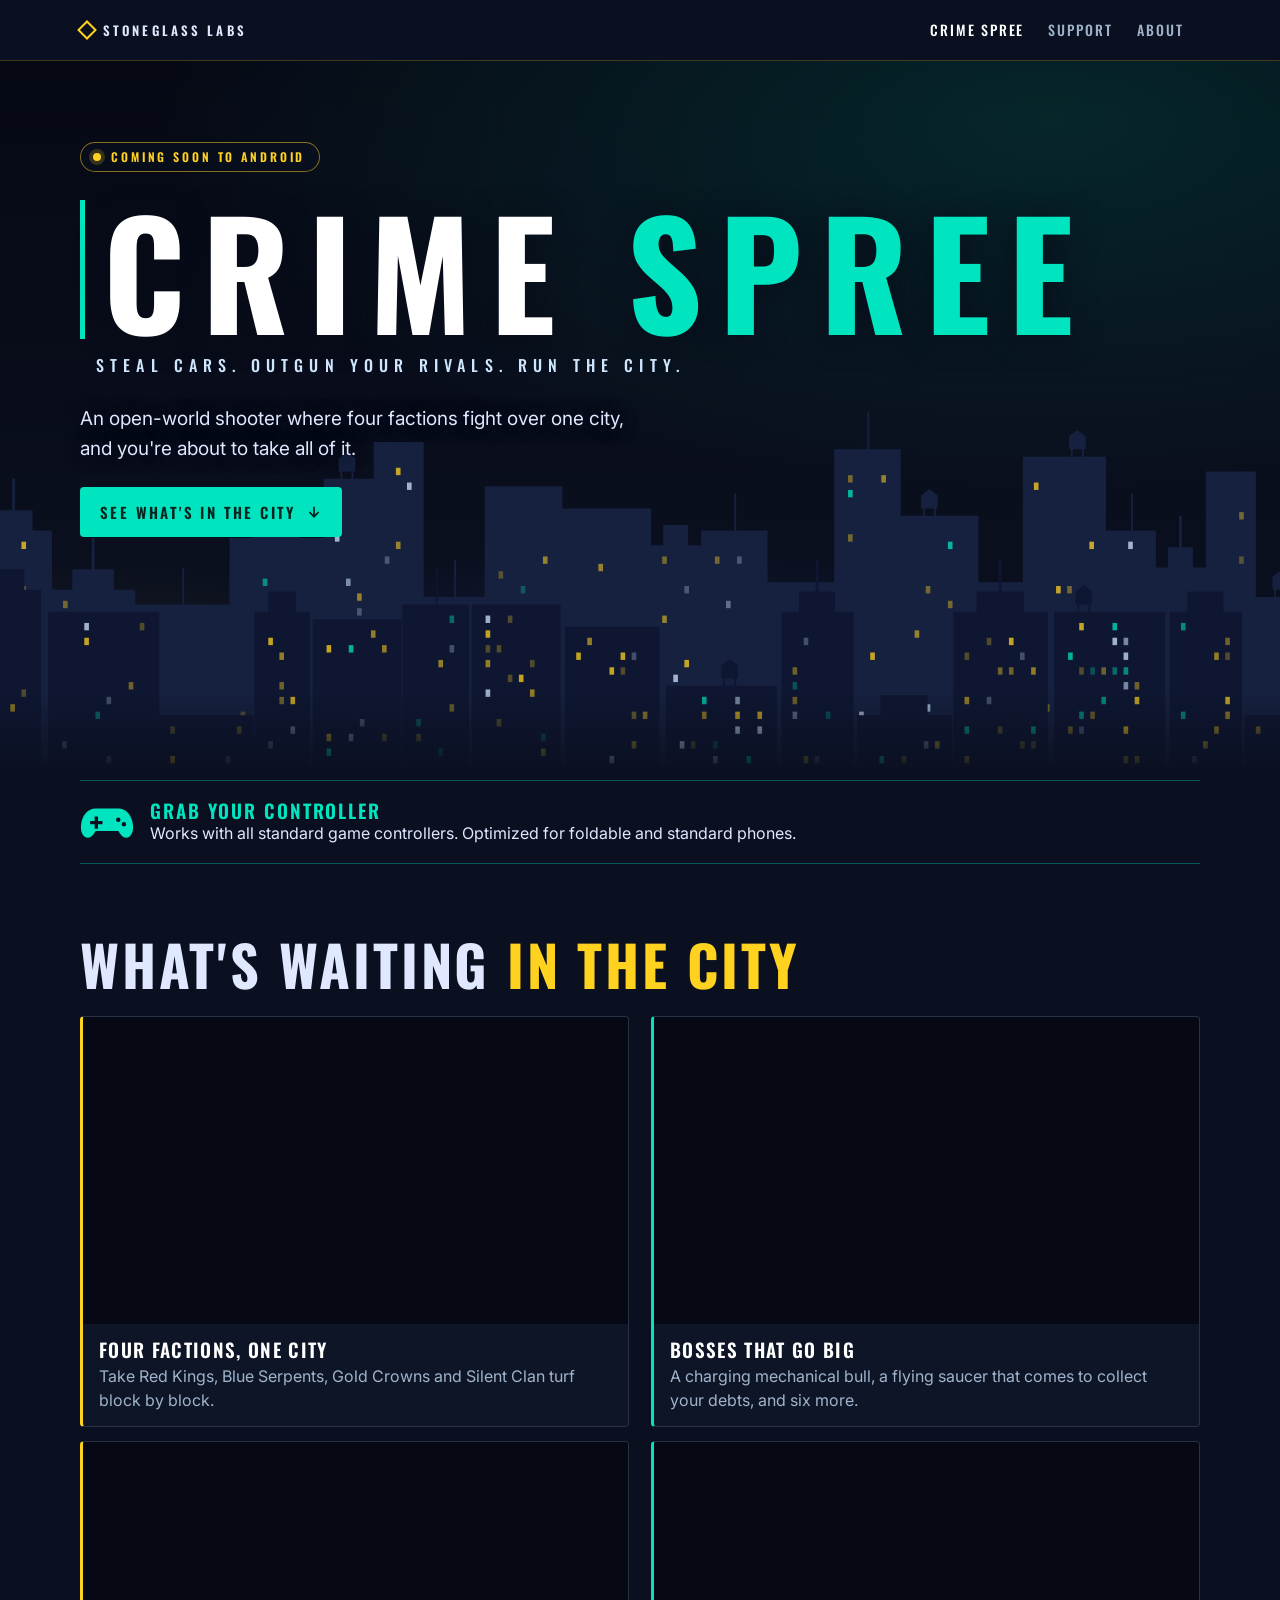
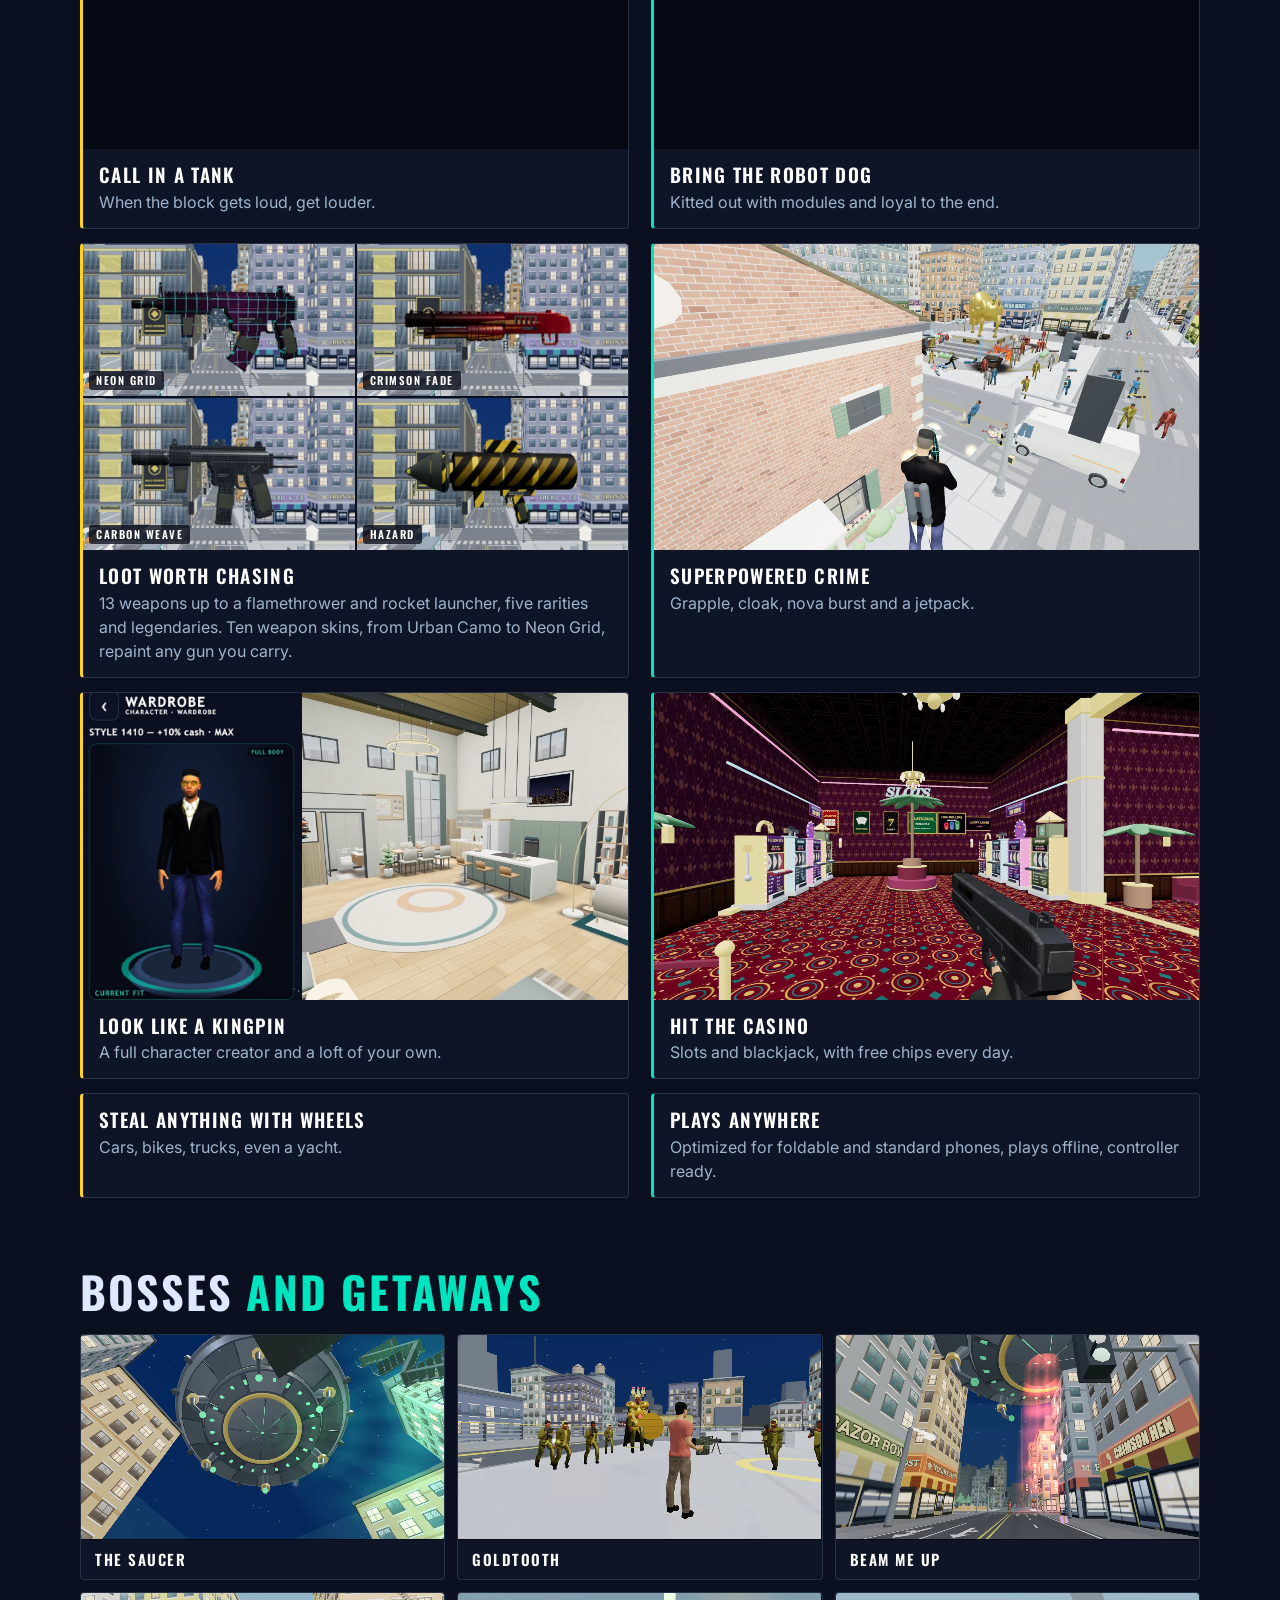
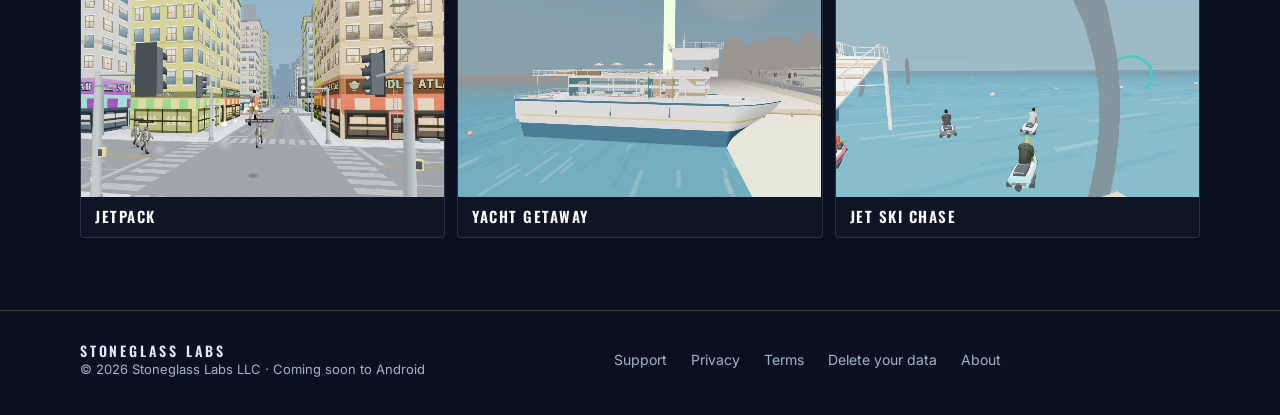
==== commit 050f813a: "Home page: new bull, jetpack and casino clips, weapon skins, creator and loft - Bosses card: new bul" ====
--- a/index.html
+++ b/index.html
@@ -54,14 +54,14 @@
       <h2 id="featH">What's waiting <span>in the city</span></h2>
       <ul class="sell">
         <li class="has-clip"><div class="clip"><video data-lazy muted loop playsinline preload="none" data-poster="assets/video/street-chaos-01-poster.jpg" aria-hidden="true"><source data-src="assets/video/street-chaos-01.webm" type="video/webm"><source data-src="assets/video/street-chaos-01.mp4" type="video/mp4"></video></div><div class="txt"><b>Four factions, one city</b>Take Red Kings, Blue Serpents, Gold Crowns and Silent Clan turf block by block.</div></li>
-        <li class="has-clip"><div class="clip"><video data-lazy muted loop playsinline preload="none" data-poster="assets/video/hijack-01-poster.jpg" aria-hidden="true"><source data-src="assets/video/hijack-01.webm" type="video/webm"><source data-src="assets/video/hijack-01.mp4" type="video/mp4"></video></div><div class="txt"><b>Steal anything with wheels</b>Cars, bikes, trucks, even a yacht.</div></li>
+        <li class="has-clip"><div class="clip"><video data-lazy muted loop playsinline preload="none" data-poster="assets/video/boss-bull-03-poster.jpg" aria-hidden="true"><source data-src="assets/video/boss-bull-03.webm" type="video/webm"><source data-src="assets/video/boss-bull-03.mp4" type="video/mp4"></video></div><div class="txt"><b>Bosses that go big</b>A charging mechanical bull, a flying saucer that comes to collect your debts, and six more.</div></li>
         <li class="has-clip"><div class="clip"><video data-lazy muted loop playsinline preload="none" data-poster="assets/video/tank-rampage-01-poster.jpg" aria-hidden="true"><source data-src="assets/video/tank-rampage-01.webm" type="video/webm"><source data-src="assets/video/tank-rampage-01.mp4" type="video/mp4"></video></div><div class="txt"><b>Call in a tank</b>When the block gets loud, get louder.</div></li>
         <li class="has-clip"><div class="clip"><video data-lazy muted loop playsinline preload="none" data-poster="assets/video/robot-dog-01-poster.jpg" aria-hidden="true"><source data-src="assets/video/robot-dog-01.webm" type="video/webm"><source data-src="assets/video/robot-dog-01.mp4" type="video/mp4"></video></div><div class="txt"><b>Bring the robot dog</b>Kitted out with modules and loyal to the end.</div></li>
-        <li><b>Bosses that go big</b>A charging mechanical bull, a flying saucer that comes to collect your debts, and six more.</li>
-        <li><b>Loot worth chasing</b>13 weapons up to a flamethrower and rocket launcher, five rarities and legendaries. Ten weapon skins, from Urban Camo to Neon Grid, repaint any gun you carry.</li>
-        <li><b>Superpowered crime</b>Grapple, cloak, nova burst and a jetpack.</li>
-        <li><b>Look like a kingpin</b>A full character creator and a loft of your own.</li>
-        <li><b>Hit the casino</b>Slots and blackjack, with free chips every day.</li>
+        <li class="has-clip"><div class="clip pics quad"><figure><img src="assets/img/weapon-skin-01.jpg" alt="Rifle in the Neon Grid skin" loading="lazy" decoding="async" width="640" height="360"><figcaption>Neon Grid</figcaption></figure><figure><img src="assets/img/weapon-skin-02.jpg" alt="Shotgun in the Crimson Fade skin" loading="lazy" decoding="async" width="640" height="360"><figcaption>Crimson Fade</figcaption></figure><figure><img src="assets/img/weapon-skin-03.jpg" alt="SMG in the Carbon Weave skin" loading="lazy" decoding="async" width="640" height="360"><figcaption>Carbon Weave</figcaption></figure><figure><img src="assets/img/weapon-skin-04.jpg" alt="Rocket launcher in the Hazard skin" loading="lazy" decoding="async" width="640" height="360"><figcaption>Hazard</figcaption></figure></div><div class="txt"><b>Loot worth chasing</b>13 weapons up to a flamethrower and rocket launcher, five rarities and legendaries. Ten weapon skins, from Urban Camo to Neon Grid, repaint any gun you carry.</div></li>
+        <li class="has-clip"><div class="clip"><video data-lazy muted loop playsinline preload="none" data-poster="assets/video/jetpack-escape-01-poster.jpg" aria-hidden="true"><source data-src="assets/video/jetpack-escape-01.webm" type="video/webm"><source data-src="assets/video/jetpack-escape-01.mp4" type="video/mp4"></video></div><div class="txt"><b>Superpowered crime</b>Grapple, cloak, nova burst and a jetpack.</div></li>
+        <li class="has-clip"><div class="clip pics pair"><figure><img src="assets/img/creator-01.jpg" alt="The wardrobe in the character creator, with a tux jacket on" loading="lazy" decoding="async" width="540" height="760"></figure><figure><img src="assets/img/loft-01.jpg" alt="The player's loft: living room, kitchen and high windows" loading="lazy" decoding="async" width="960" height="540"></figure></div><div class="txt"><b>Look like a kingpin</b>A full character creator and a loft of your own.</div></li>
+        <li class="has-clip"><div class="clip"><video data-lazy muted loop playsinline preload="none" data-poster="assets/video/casino-tour-01-poster.jpg" aria-hidden="true"><source data-src="assets/video/casino-tour-01.webm" type="video/webm"><source data-src="assets/video/casino-tour-01.mp4" type="video/mp4"></video></div><div class="txt"><b>Hit the casino</b>Slots and blackjack, with free chips every day.</div></li>
+        <li><b>Steal anything with wheels</b>Cars, bikes, trucks, even a yacht.</li>
         <li><b>Plays anywhere</b>Optimized for foldable and standard phones, plays offline, controller ready.</li>
       </ul>
     </div>
@@ -86,7 +86,7 @@
   <div class="in">
     <div class="brandline">Stoneglass Labs<span>© 2026 Stoneglass Labs LLC · Coming soon to Android</span></div>
     <nav aria-label="Footer">
-      <a href="support.html">Support</a><a href="privacy.html">Privacy</a><a href="terms.html">Terms</a><a href="delete-data.html">Delete your data</a><a href="credits.html">Credits</a><a href="about.html">About</a>
+      <a href="support.html">Support</a><a href="privacy.html">Privacy</a><a href="terms.html">Terms</a><a href="delete-data.html">Delete your data</a><a href="about.html">About</a>
     </nav>
     <div class="social" aria-label="Social"></div>
   </div>
--- a/styles.css
+++ b/styles.css
@@ -105,9 +105,6 @@
 .faq details[open] summary::after{content:"\2212"}
 .faq details > div{padding:0 2px 14px;color:var(--steel)}
 .faq details > div p{color:var(--steel)}
-.credits dl{margin:0}
-.credits dt{font-weight:600;color:var(--white);margin-top:14px}
-.credits dd{margin:2px 0 0;color:var(--steel)}
 .nf{text-align:left}
 .nf .big{font:700 clamp(80px,24vw,180px)/.9 var(--f-display);color:var(--teal);letter-spacing:.04em;margin:0 0 10px}
 
@@ -126,7 +123,16 @@
 .sell li.has-clip{padding:0;overflow:hidden}
 .sell li.has-clip .txt{padding:14px 16px}
 .clip{position:relative;aspect-ratio:16/9;background:#060913;overflow:hidden}
-.clip video{position:absolute;inset:0;width:100%;height:100%;object-fit:cover;display:block}
+.clip video{position:absolute;inset:0;width:100%;height:100%;object-fit:cover;display:block;transition:opacity .3s ease}
+/* main.js adds .dip just before a clip loops, so the cut back to the start fades through dark */
+.clip video.dip{opacity:0}
+/* still images in a card: four in a 2x2 grid (quad) or two side by side (pair) */
+.clip.pics{display:grid;gap:2px;background:var(--ink)}
+.clip.quad{grid-template:1fr 1fr/1fr 1fr}
+.clip.pair{grid-template-columns:2fr 3fr}
+.pics figure{position:relative;margin:0;min-width:0;min-height:0;overflow:hidden}
+.pics img{display:block;width:100%;height:100%;object-fit:cover}
+.pics figcaption{position:absolute;left:6px;bottom:6px;padding:3px 7px;border-radius:3px;background:rgba(7,11,24,.78);font:600 11px/1.2 var(--f-display);letter-spacing:.14em;text-transform:uppercase;color:var(--white)}
 .gallery{padding-block:0 clamp(40px,7vw,72px)}
 .gallery h2{margin:0 0 20px;font:700 clamp(28px,5.5vw,44px)/1 var(--f-display);letter-spacing:.05em;text-transform:uppercase}
 .gallery h2 span{color:var(--teal)}
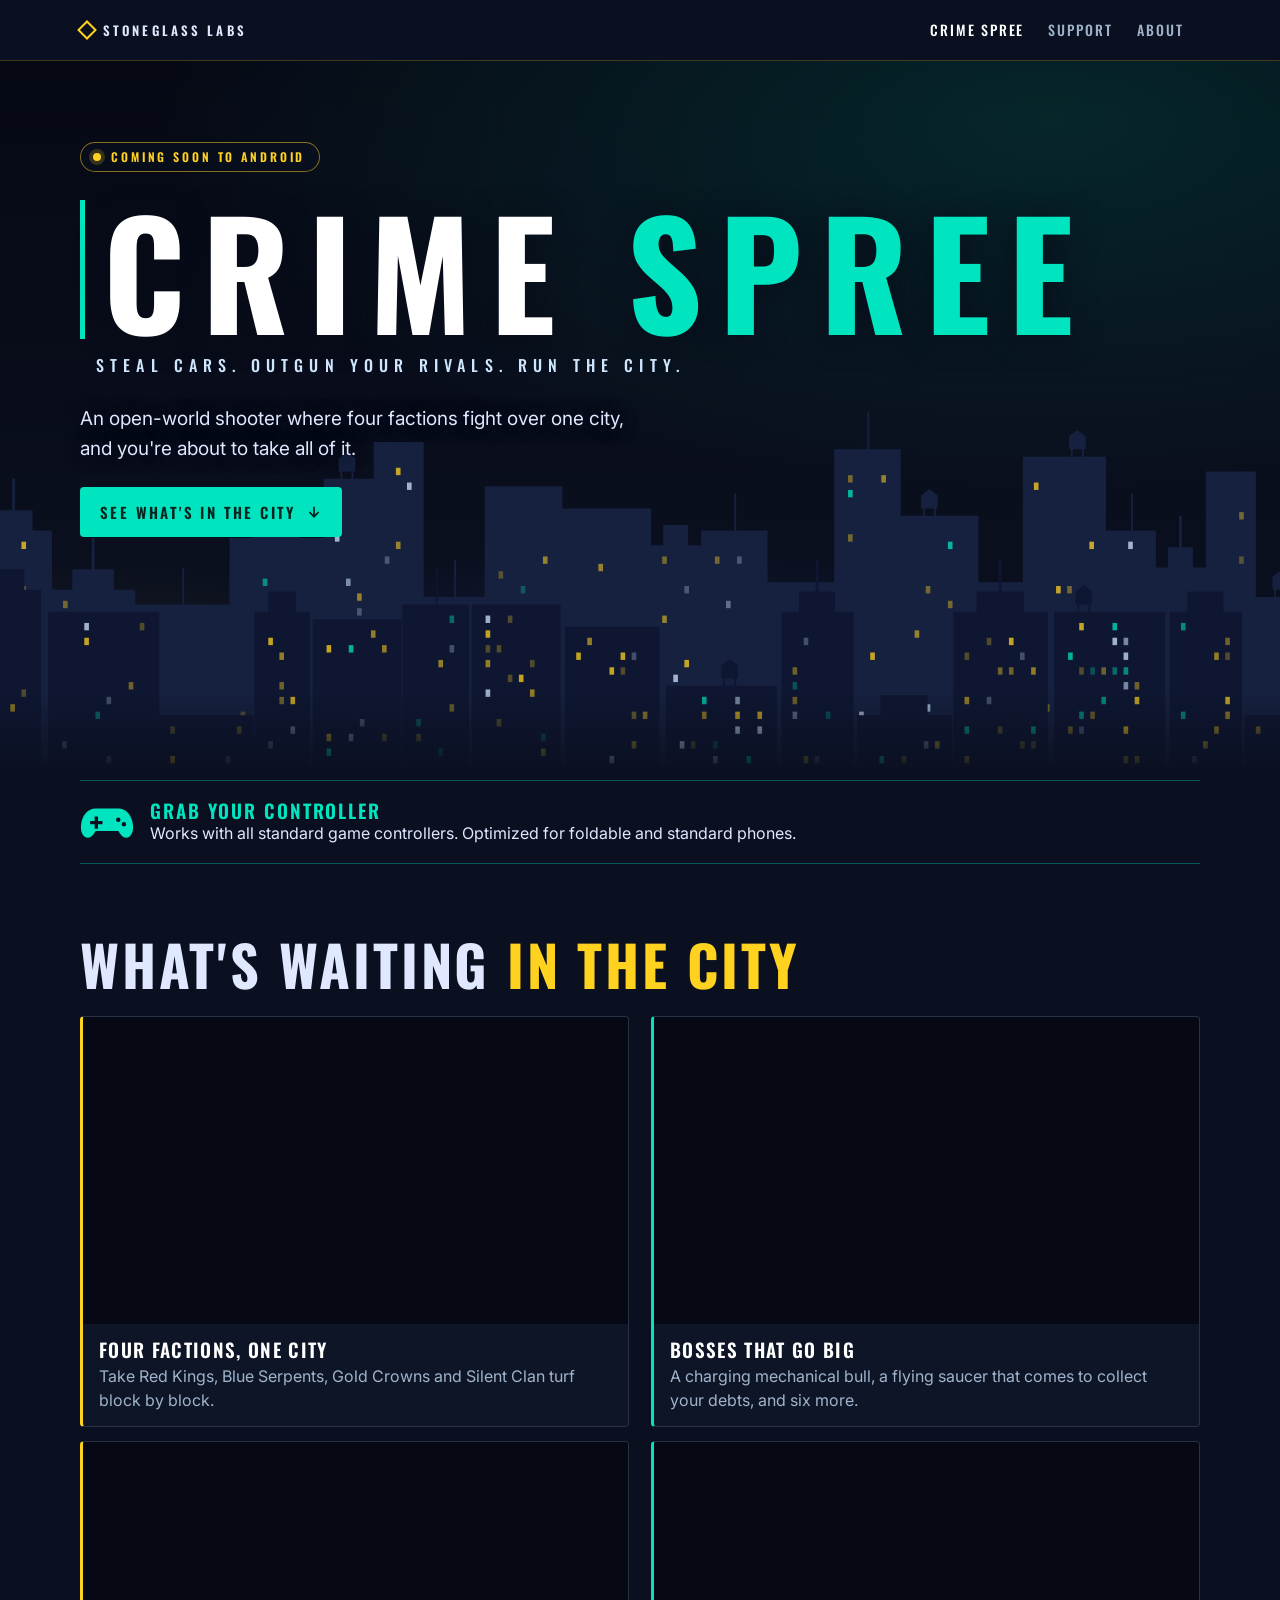
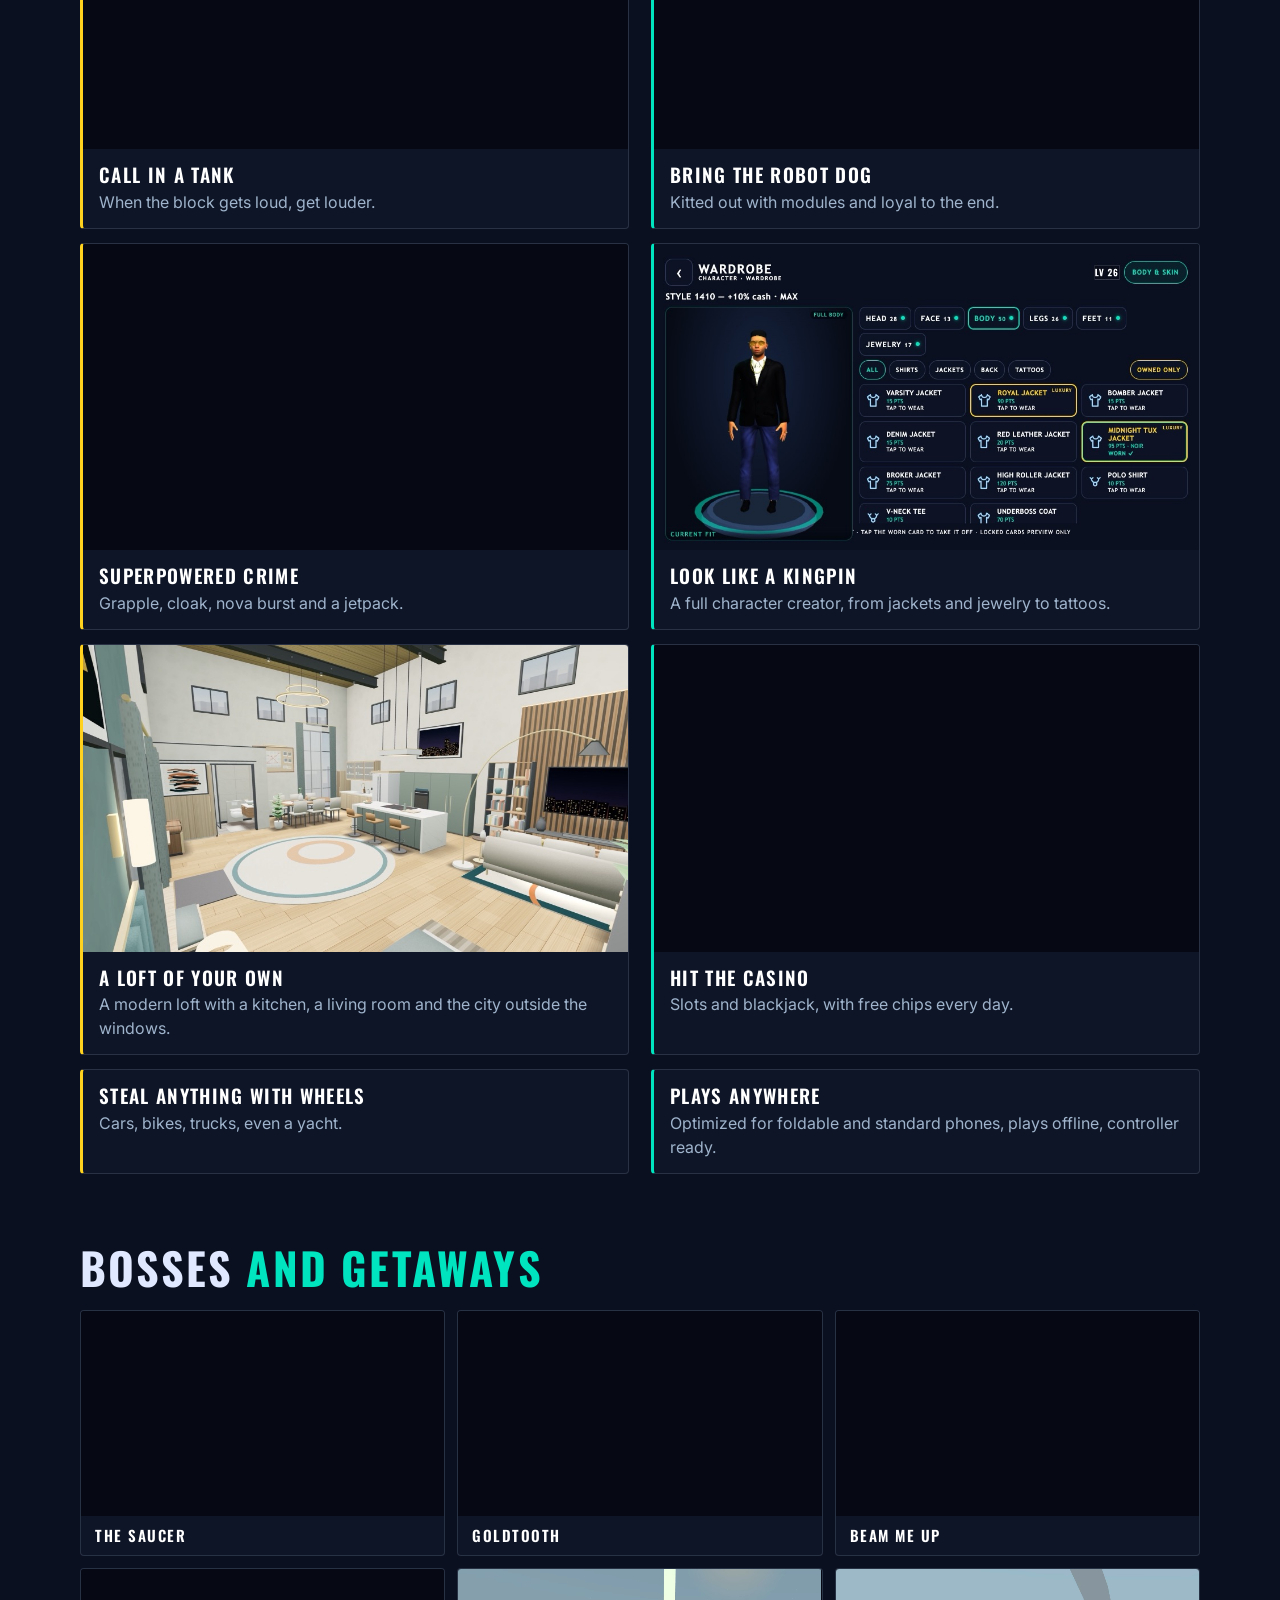
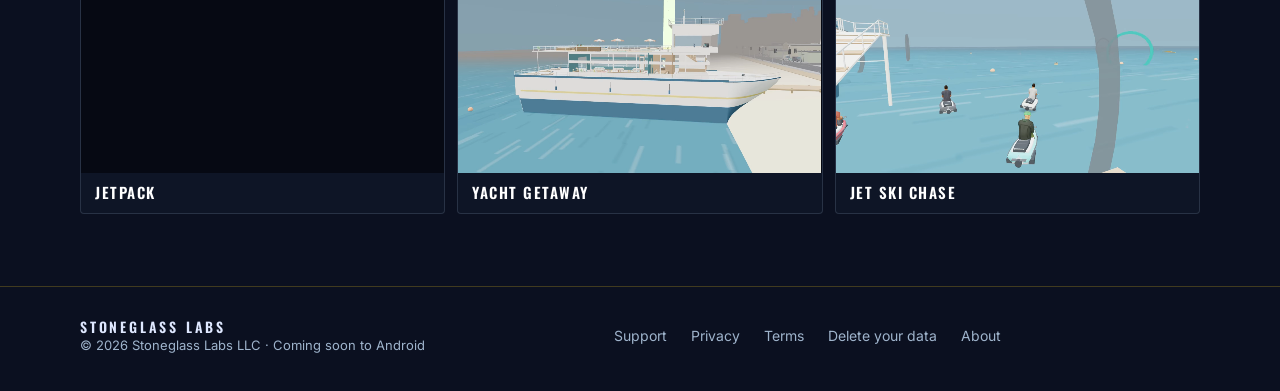
==== commit 7ca040c8: "Home page: creator and loft as separate cards, loot card removed - "Look like a kingpin" shows the f" ====
--- a/index.html
+++ b/index.html
@@ -57,9 +57,9 @@
         <li class="has-clip"><div class="clip"><video data-lazy muted loop playsinline preload="none" data-poster="assets/video/boss-bull-03-poster.jpg" aria-hidden="true"><source data-src="assets/video/boss-bull-03.webm" type="video/webm"><source data-src="assets/video/boss-bull-03.mp4" type="video/mp4"></video></div><div class="txt"><b>Bosses that go big</b>A charging mechanical bull, a flying saucer that comes to collect your debts, and six more.</div></li>
         <li class="has-clip"><div class="clip"><video data-lazy muted loop playsinline preload="none" data-poster="assets/video/tank-rampage-01-poster.jpg" aria-hidden="true"><source data-src="assets/video/tank-rampage-01.webm" type="video/webm"><source data-src="assets/video/tank-rampage-01.mp4" type="video/mp4"></video></div><div class="txt"><b>Call in a tank</b>When the block gets loud, get louder.</div></li>
         <li class="has-clip"><div class="clip"><video data-lazy muted loop playsinline preload="none" data-poster="assets/video/robot-dog-01-poster.jpg" aria-hidden="true"><source data-src="assets/video/robot-dog-01.webm" type="video/webm"><source data-src="assets/video/robot-dog-01.mp4" type="video/mp4"></video></div><div class="txt"><b>Bring the robot dog</b>Kitted out with modules and loyal to the end.</div></li>
-        <li class="has-clip"><div class="clip pics quad"><figure><img src="assets/img/weapon-skin-01.jpg" alt="Rifle in the Neon Grid skin" loading="lazy" decoding="async" width="640" height="360"><figcaption>Neon Grid</figcaption></figure><figure><img src="assets/img/weapon-skin-02.jpg" alt="Shotgun in the Crimson Fade skin" loading="lazy" decoding="async" width="640" height="360"><figcaption>Crimson Fade</figcaption></figure><figure><img src="assets/img/weapon-skin-03.jpg" alt="SMG in the Carbon Weave skin" loading="lazy" decoding="async" width="640" height="360"><figcaption>Carbon Weave</figcaption></figure><figure><img src="assets/img/weapon-skin-04.jpg" alt="Rocket launcher in the Hazard skin" loading="lazy" decoding="async" width="640" height="360"><figcaption>Hazard</figcaption></figure></div><div class="txt"><b>Loot worth chasing</b>13 weapons up to a flamethrower and rocket launcher, five rarities and legendaries. Ten weapon skins, from Urban Camo to Neon Grid, repaint any gun you carry.</div></li>
         <li class="has-clip"><div class="clip"><video data-lazy muted loop playsinline preload="none" data-poster="assets/video/jetpack-escape-01-poster.jpg" aria-hidden="true"><source data-src="assets/video/jetpack-escape-01.webm" type="video/webm"><source data-src="assets/video/jetpack-escape-01.mp4" type="video/mp4"></video></div><div class="txt"><b>Superpowered crime</b>Grapple, cloak, nova burst and a jetpack.</div></li>
-        <li class="has-clip"><div class="clip pics pair"><figure><img src="assets/img/creator-01.jpg" alt="The wardrobe in the character creator, with a tux jacket on" loading="lazy" decoding="async" width="540" height="760"></figure><figure><img src="assets/img/loft-01.jpg" alt="The player's loft: living room, kitchen and high windows" loading="lazy" decoding="async" width="960" height="540"></figure></div><div class="txt"><b>Look like a kingpin</b>A full character creator and a loft of your own.</div></li>
+        <li class="has-clip"><div class="clip"><img src="assets/img/creator-01.jpg" alt="The wardrobe in the character creator: a character in a tux jacket beside the list of jackets" loading="lazy" decoding="async" width="960" height="540"></div><div class="txt"><b>Look like a kingpin</b>A full character creator, from jackets and jewelry to tattoos.</div></li>
+        <li class="has-clip"><div class="clip"><img src="assets/img/loft-01.jpg" alt="The player's loft: living room, kitchen and tall windows" loading="lazy" decoding="async" width="960" height="540"></div><div class="txt"><b>A loft of your own</b>A modern loft with a kitchen, a living room and the city outside the windows.</div></li>
         <li class="has-clip"><div class="clip"><video data-lazy muted loop playsinline preload="none" data-poster="assets/video/casino-tour-01-poster.jpg" aria-hidden="true"><source data-src="assets/video/casino-tour-01.webm" type="video/webm"><source data-src="assets/video/casino-tour-01.mp4" type="video/mp4"></video></div><div class="txt"><b>Hit the casino</b>Slots and blackjack, with free chips every day.</div></li>
         <li><b>Steal anything with wheels</b>Cars, bikes, trucks, even a yacht.</li>
         <li><b>Plays anywhere</b>Optimized for foldable and standard phones, plays offline, controller ready.</li>
--- a/styles.css
+++ b/styles.css
@@ -126,13 +126,8 @@
 .clip video{position:absolute;inset:0;width:100%;height:100%;object-fit:cover;display:block;transition:opacity .3s ease}
 /* main.js adds .dip just before a clip loops, so the cut back to the start fades through dark */
 .clip video.dip{opacity:0}
-/* still images in a card: four in a 2x2 grid (quad) or two side by side (pair) */
-.clip.pics{display:grid;gap:2px;background:var(--ink)}
-.clip.quad{grid-template:1fr 1fr/1fr 1fr}
-.clip.pair{grid-template-columns:2fr 3fr}
-.pics figure{position:relative;margin:0;min-width:0;min-height:0;overflow:hidden}
-.pics img{display:block;width:100%;height:100%;object-fit:cover}
-.pics figcaption{position:absolute;left:6px;bottom:6px;padding:3px 7px;border-radius:3px;background:rgba(7,11,24,.78);font:600 11px/1.2 var(--f-display);letter-spacing:.14em;text-transform:uppercase;color:var(--white)}
+/* a still image in a card fills the 16:9 box the same way a clip does */
+.clip img{position:absolute;inset:0;width:100%;height:100%;object-fit:cover;display:block}
 .gallery{padding-block:0 clamp(40px,7vw,72px)}
 .gallery h2{margin:0 0 20px;font:700 clamp(28px,5.5vw,44px)/1 var(--f-display);letter-spacing:.05em;text-transform:uppercase}
 .gallery h2 span{color:var(--teal)}
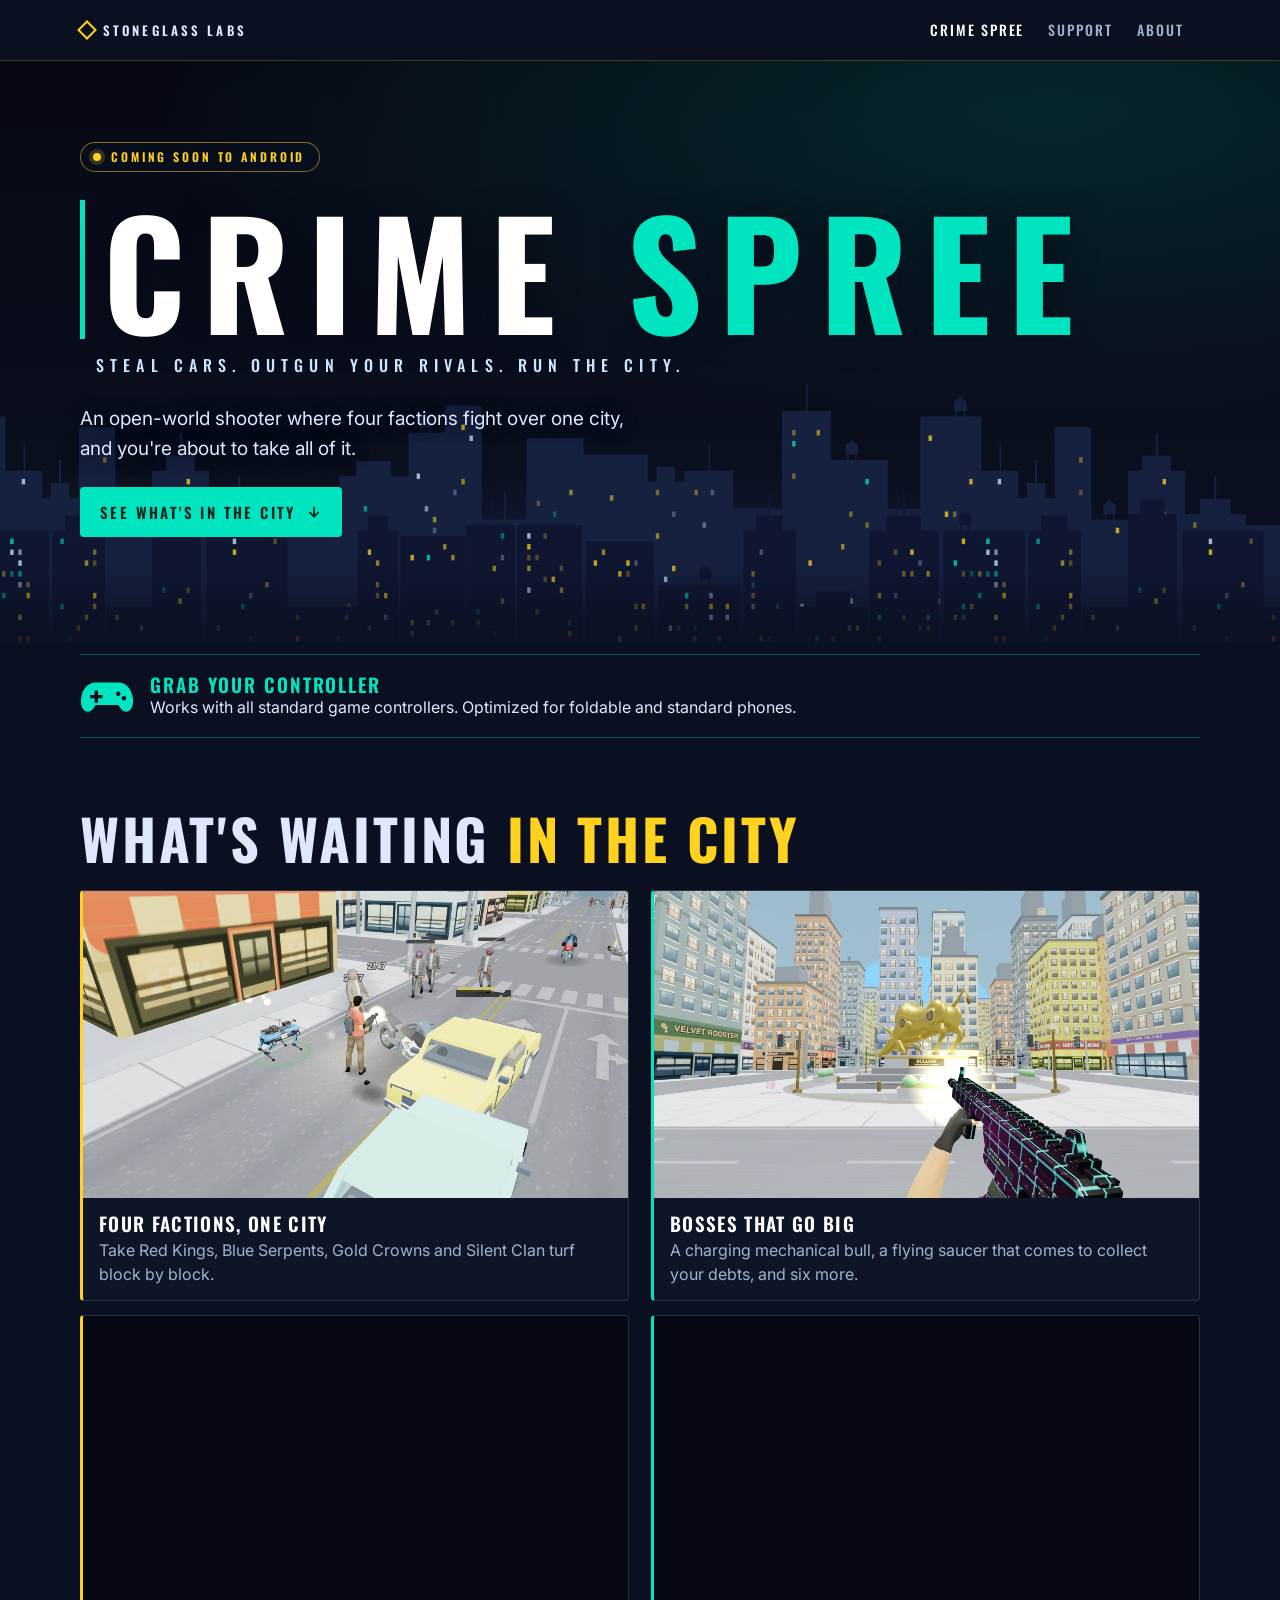
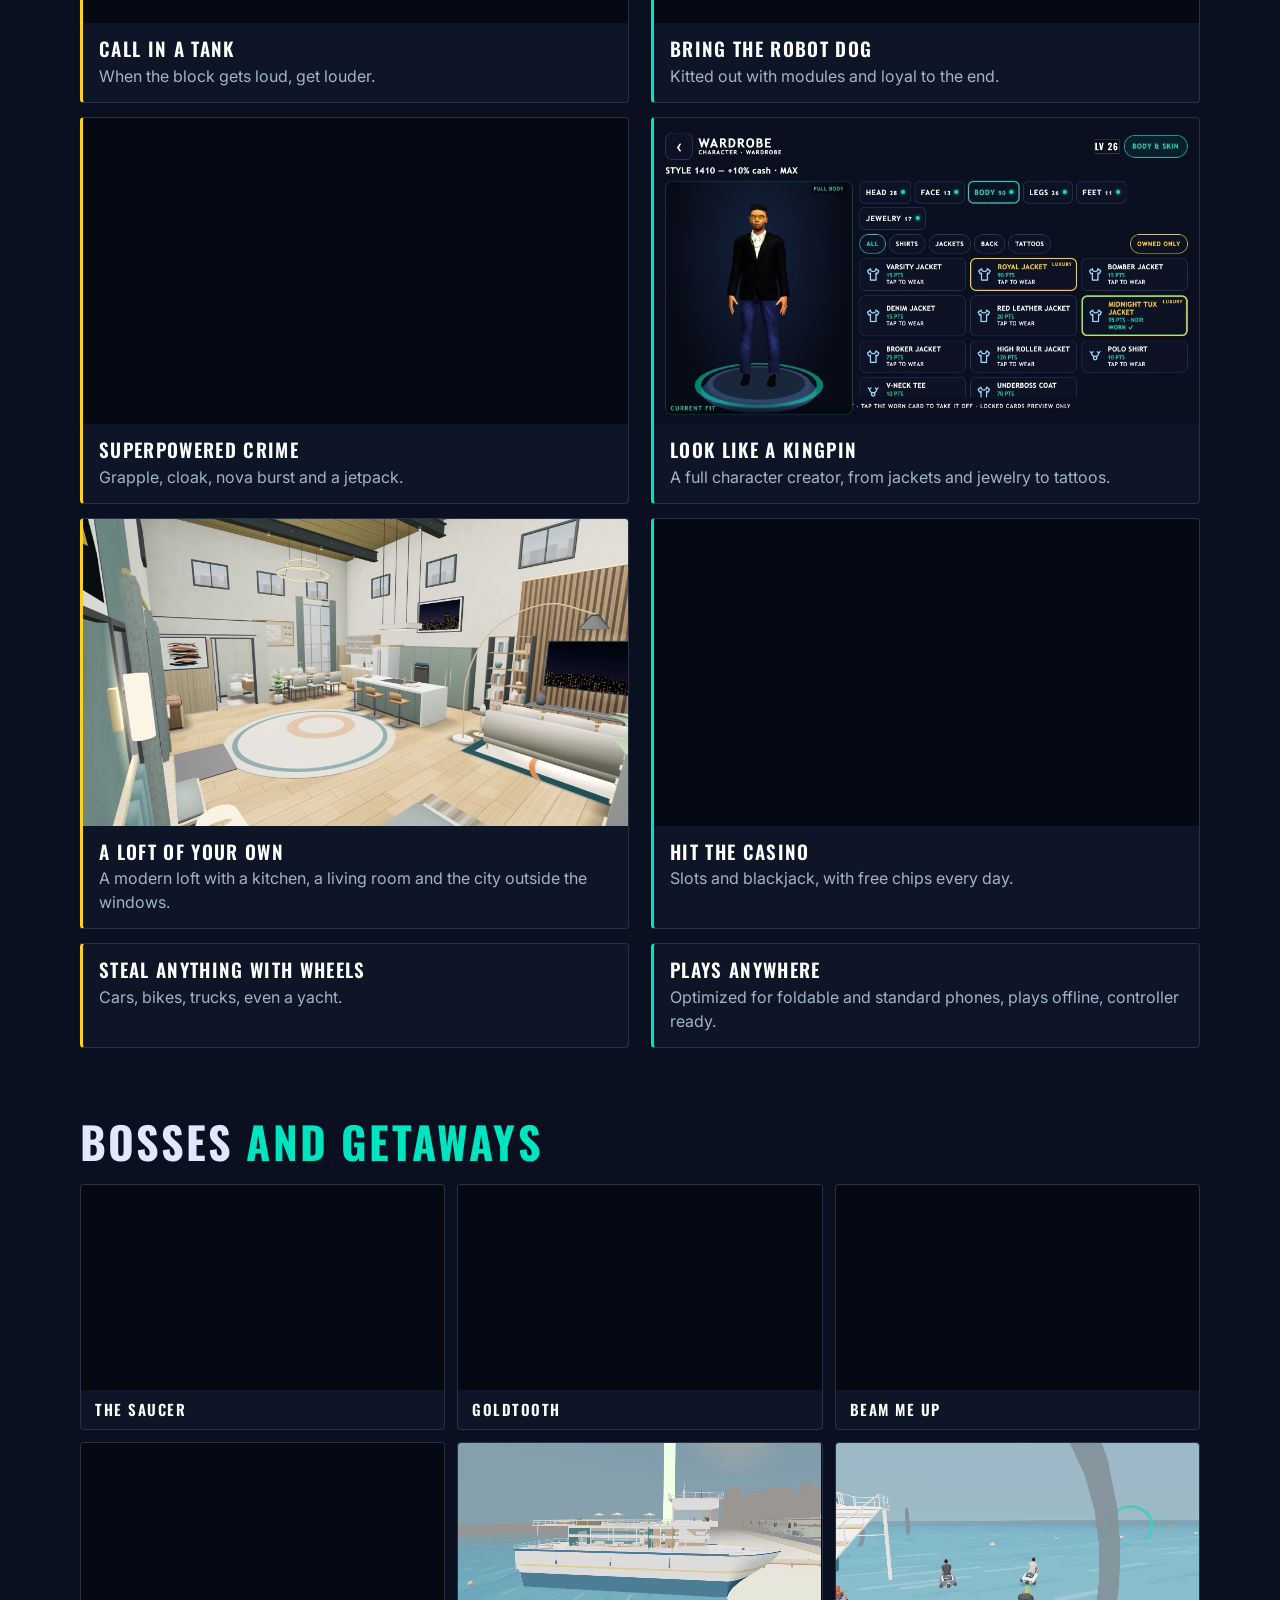
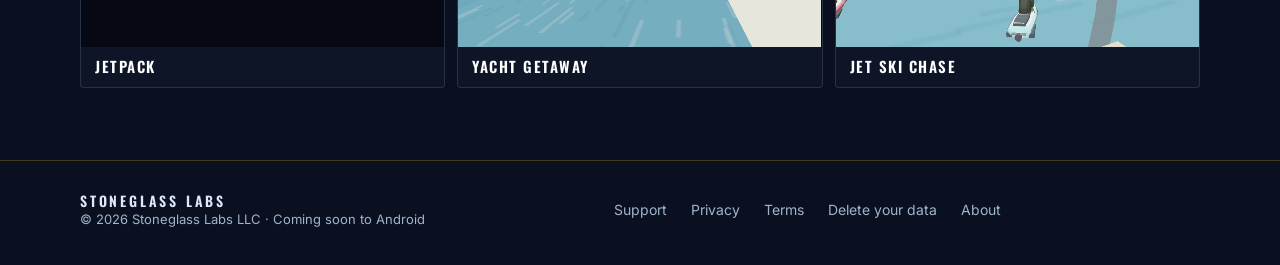
==== commit 656c1a85: "Less space under the hero button; versioned stylesheet and script links - Smaller hero bottom paddin" ====
--- a/index.html
+++ b/index.html
@@ -9,7 +9,7 @@
 <link rel="preconnect" href="https://fonts.googleapis.com">
 <link rel="preconnect" href="https://fonts.gstatic.com" crossorigin>
 <link rel="stylesheet" href="https://fonts.googleapis.com/css2?family=Oswald:wght@500;600;700&family=Inter:wght@400;500;600;700&display=swap">
-<link rel="stylesheet" href="styles.css">
+<link rel="stylesheet" href="styles.css?v=20261118b">
 </head>
 <body>
 <header class="top band" id="top">
@@ -92,6 +92,6 @@
   </div>
 </footer>
 
-<script src="main.js"></script>
+<script src="main.js?v=20261118b"></script>
 </body>
 </html>
--- a/styles.css
+++ b/styles.css
@@ -49,8 +49,8 @@
 }
 
 /* hero: no video. Wordmark over a drawn night skyline. */
-.hero{position:relative;overflow:hidden;isolation:isolate;background:radial-gradient(120% 90% at 82% 8%,rgba(0,229,192,.13),rgba(0,229,192,0) 58%),radial-gradient(70% 46% at 50% 100%,rgba(84,120,255,.20),rgba(84,120,255,0) 70%),radial-gradient(60% 50% at 6% 100%,rgba(255,210,31,.10),rgba(255,210,31,0) 62%),linear-gradient(#060914,#0B1020 80%);padding-block:clamp(44px,9vh,104px) clamp(150px,27vh,290px)}
-.hero::before{content:"";position:absolute;z-index:-1;left:0;right:0;bottom:0;height:min(54%,400px);background:url(assets/img/skyline.svg) 50% 100%/auto 100% repeat-x}
+.hero{position:relative;overflow:hidden;isolation:isolate;background:radial-gradient(120% 90% at 82% 8%,rgba(0,229,192,.13),rgba(0,229,192,0) 58%),radial-gradient(70% 46% at 50% 100%,rgba(84,120,255,.20),rgba(84,120,255,0) 70%),radial-gradient(60% 50% at 6% 100%,rgba(255,210,31,.10),rgba(255,210,31,0) 62%),linear-gradient(#060914,#0B1020 80%);padding-block:clamp(44px,9vh,104px) clamp(84px,13vh,150px)}
+.hero::before{content:"";position:absolute;z-index:-1;left:0;right:0;bottom:0;height:min(48%,300px);background:url(assets/img/skyline.svg) 50% 100%/auto 100% repeat-x}
 .hero::after{content:"";position:absolute;z-index:-1;left:0;right:0;bottom:0;height:90px;background:linear-gradient(rgba(11,16,32,0),var(--ink))}
 .status{display:inline-flex;align-items:center;gap:10px;margin:0 0 clamp(18px,3.5vw,28px);padding:8px 14px 8px 12px;border:1px solid rgba(255,210,31,.5);border-radius:999px;background:rgba(11,16,32,.6);font:600 12px/1 var(--f-display);letter-spacing:.24em;text-transform:uppercase;color:var(--gold)}
 .status i{width:8px;height:8px;border-radius:50%;background:var(--gold);box-shadow:0 0 0 4px rgba(255,210,31,.18)}
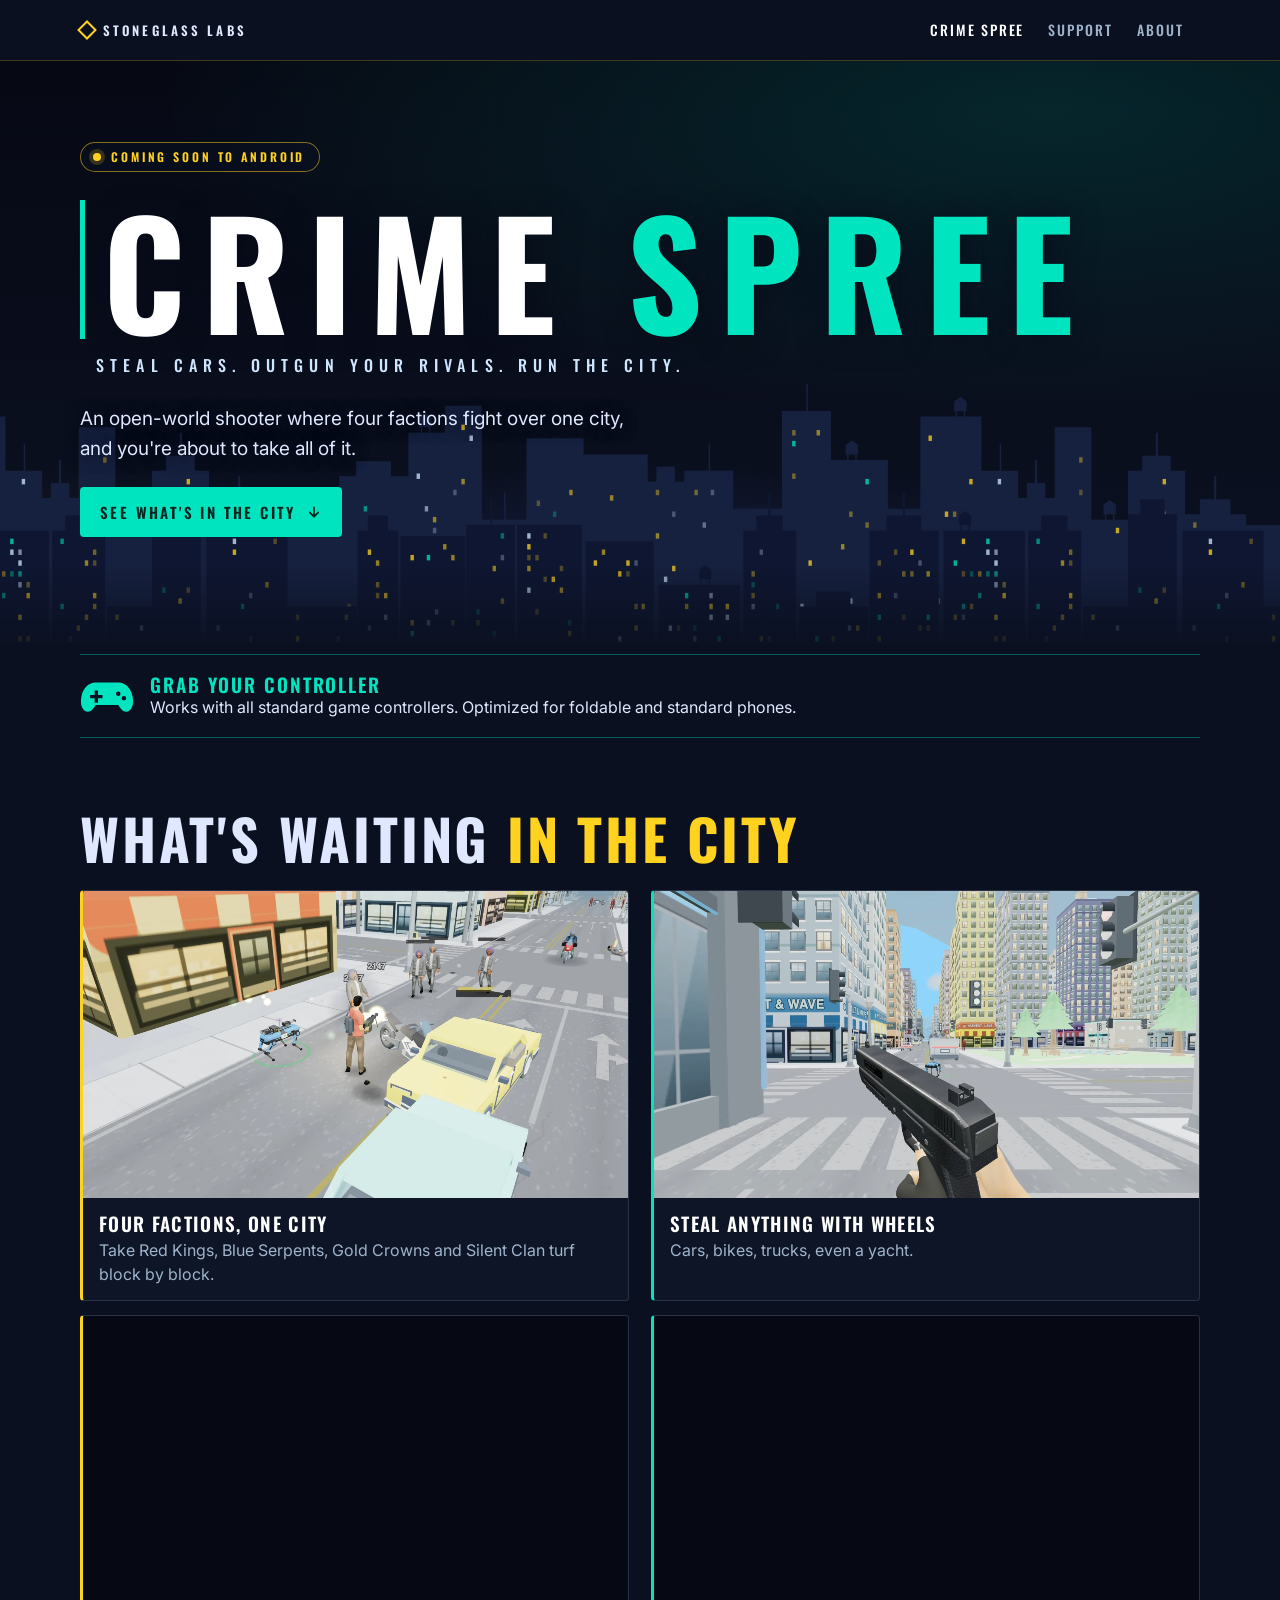
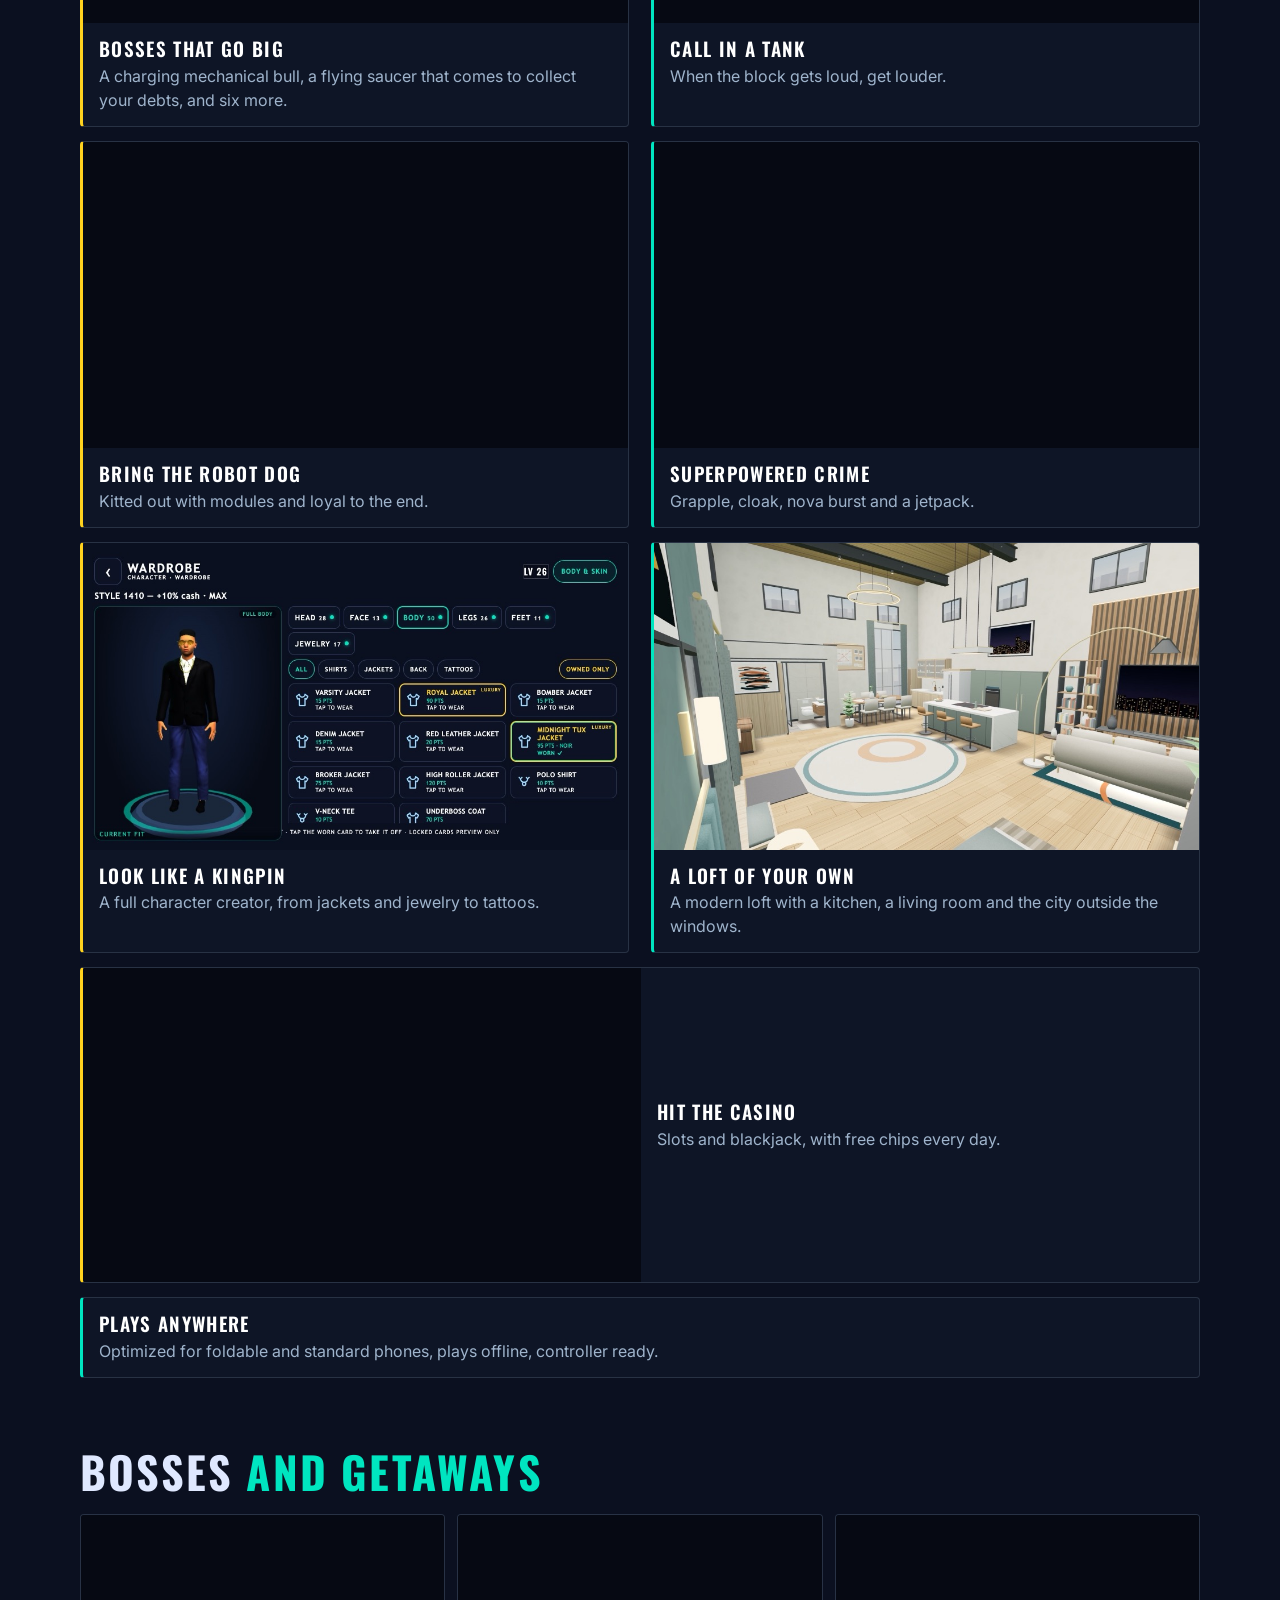
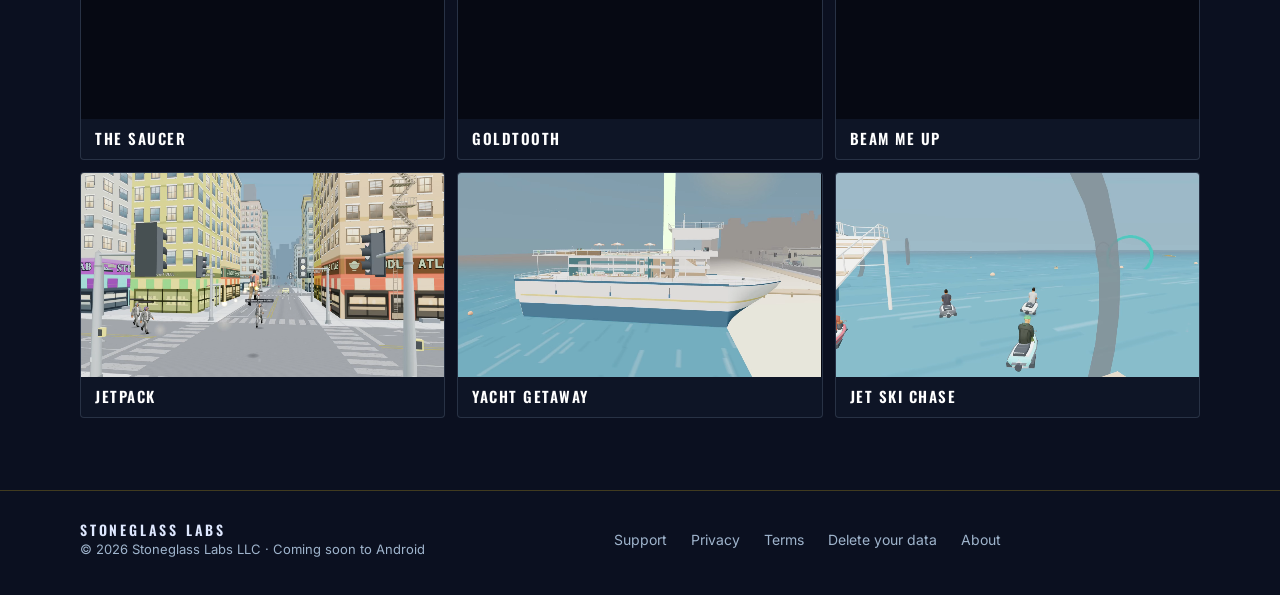
==== commit 5fea2be9: "Home page: truck hijack clip, even card rows, renamed creator still Co-Authored-By: Claude Opus 5.5 " ====
--- a/index.html
+++ b/index.html
@@ -9,7 +9,7 @@
 <link rel="preconnect" href="https://fonts.googleapis.com">
 <link rel="preconnect" href="https://fonts.gstatic.com" crossorigin>
 <link rel="stylesheet" href="https://fonts.googleapis.com/css2?family=Oswald:wght@500;600;700&family=Inter:wght@400;500;600;700&display=swap">
-<link rel="stylesheet" href="styles.css?v=20261118b">
+<link rel="stylesheet" href="styles.css?v=20261119a">
 </head>
 <body>
 <header class="top band" id="top">
@@ -54,15 +54,15 @@
       <h2 id="featH">What's waiting <span>in the city</span></h2>
       <ul class="sell">
         <li class="has-clip"><div class="clip"><video data-lazy muted loop playsinline preload="none" data-poster="assets/video/street-chaos-01-poster.jpg" aria-hidden="true"><source data-src="assets/video/street-chaos-01.webm" type="video/webm"><source data-src="assets/video/street-chaos-01.mp4" type="video/mp4"></video></div><div class="txt"><b>Four factions, one city</b>Take Red Kings, Blue Serpents, Gold Crowns and Silent Clan turf block by block.</div></li>
+        <li class="has-clip"><div class="clip"><video data-lazy muted loop playsinline preload="none" data-poster="assets/video/truck-hijack-01-poster.jpg" aria-hidden="true"><source data-src="assets/video/truck-hijack-01.webm" type="video/webm"><source data-src="assets/video/truck-hijack-01.mp4" type="video/mp4"></video></div><div class="txt"><b>Steal anything with wheels</b>Cars, bikes, trucks, even a yacht.</div></li>
         <li class="has-clip"><div class="clip"><video data-lazy muted loop playsinline preload="none" data-poster="assets/video/boss-bull-03-poster.jpg" aria-hidden="true"><source data-src="assets/video/boss-bull-03.webm" type="video/webm"><source data-src="assets/video/boss-bull-03.mp4" type="video/mp4"></video></div><div class="txt"><b>Bosses that go big</b>A charging mechanical bull, a flying saucer that comes to collect your debts, and six more.</div></li>
         <li class="has-clip"><div class="clip"><video data-lazy muted loop playsinline preload="none" data-poster="assets/video/tank-rampage-01-poster.jpg" aria-hidden="true"><source data-src="assets/video/tank-rampage-01.webm" type="video/webm"><source data-src="assets/video/tank-rampage-01.mp4" type="video/mp4"></video></div><div class="txt"><b>Call in a tank</b>When the block gets loud, get louder.</div></li>
         <li class="has-clip"><div class="clip"><video data-lazy muted loop playsinline preload="none" data-poster="assets/video/robot-dog-01-poster.jpg" aria-hidden="true"><source data-src="assets/video/robot-dog-01.webm" type="video/webm"><source data-src="assets/video/robot-dog-01.mp4" type="video/mp4"></video></div><div class="txt"><b>Bring the robot dog</b>Kitted out with modules and loyal to the end.</div></li>
         <li class="has-clip"><div class="clip"><video data-lazy muted loop playsinline preload="none" data-poster="assets/video/jetpack-escape-01-poster.jpg" aria-hidden="true"><source data-src="assets/video/jetpack-escape-01.webm" type="video/webm"><source data-src="assets/video/jetpack-escape-01.mp4" type="video/mp4"></video></div><div class="txt"><b>Superpowered crime</b>Grapple, cloak, nova burst and a jetpack.</div></li>
-        <li class="has-clip"><div class="clip"><img src="assets/img/creator-01.jpg" alt="The wardrobe in the character creator: a character in a tux jacket beside the list of jackets" loading="lazy" decoding="async" width="960" height="540"></div><div class="txt"><b>Look like a kingpin</b>A full character creator, from jackets and jewelry to tattoos.</div></li>
+        <li class="has-clip"><div class="clip"><img src="assets/img/creator-wardrobe-01.jpg" alt="The wardrobe in the character creator: a character in a tux jacket beside the list of jackets" loading="lazy" decoding="async" width="960" height="540"></div><div class="txt"><b>Look like a kingpin</b>A full character creator, from jackets and jewelry to tattoos.</div></li>
         <li class="has-clip"><div class="clip"><img src="assets/img/loft-01.jpg" alt="The player's loft: living room, kitchen and tall windows" loading="lazy" decoding="async" width="960" height="540"></div><div class="txt"><b>A loft of your own</b>A modern loft with a kitchen, a living room and the city outside the windows.</div></li>
-        <li class="has-clip"><div class="clip"><video data-lazy muted loop playsinline preload="none" data-poster="assets/video/casino-tour-01-poster.jpg" aria-hidden="true"><source data-src="assets/video/casino-tour-01.webm" type="video/webm"><source data-src="assets/video/casino-tour-01.mp4" type="video/mp4"></video></div><div class="txt"><b>Hit the casino</b>Slots and blackjack, with free chips every day.</div></li>
-        <li><b>Steal anything with wheels</b>Cars, bikes, trucks, even a yacht.</li>
-        <li><b>Plays anywhere</b>Optimized for foldable and standard phones, plays offline, controller ready.</li>
+        <li class="has-clip wide"><div class="clip"><video data-lazy muted loop playsinline preload="none" data-poster="assets/video/casino-tour-01-poster.jpg" aria-hidden="true"><source data-src="assets/video/casino-tour-01.webm" type="video/webm"><source data-src="assets/video/casino-tour-01.mp4" type="video/mp4"></video></div><div class="txt"><b>Hit the casino</b>Slots and blackjack, with free chips every day.</div></li>
+        <li class="full"><b>Plays anywhere</b>Optimized for foldable and standard phones, plays offline, controller ready.</li>
       </ul>
     </div>
   </section>
@@ -92,6 +92,6 @@
   </div>
 </footer>
 
-<script src="main.js?v=20261118b"></script>
+<script src="main.js?v=20261119a"></script>
 </body>
 </html>
--- a/styles.css
+++ b/styles.css
@@ -81,6 +81,8 @@
 .sell li:nth-child(even){border-left-color:var(--teal)}
 .sell b{display:block;font:600 19px/1.25 var(--f-display);letter-spacing:.07em;text-transform:uppercase;color:var(--white);margin-bottom:3px}
 @media (min-width:760px){ .sell{grid-template-columns:repeat(2,minmax(0,1fr));gap:14px 22px} }
+/* On two columns: a "wide" clip card takes a whole row with the clip beside its text; a "full" text card takes a whole row. Used to keep rows even. */
+@media (min-width:760px){ .sell li.wide{grid-column:1/-1;display:grid;grid-template-columns:minmax(0,1fr) minmax(0,1fr);align-items:center} .sell li.wide .txt{padding:20px 26px} .sell li.full{grid-column:1/-1} }
 
 /* reading pages */
 .page{padding-block:clamp(32px,6vw,56px) clamp(48px,8vw,80px)}
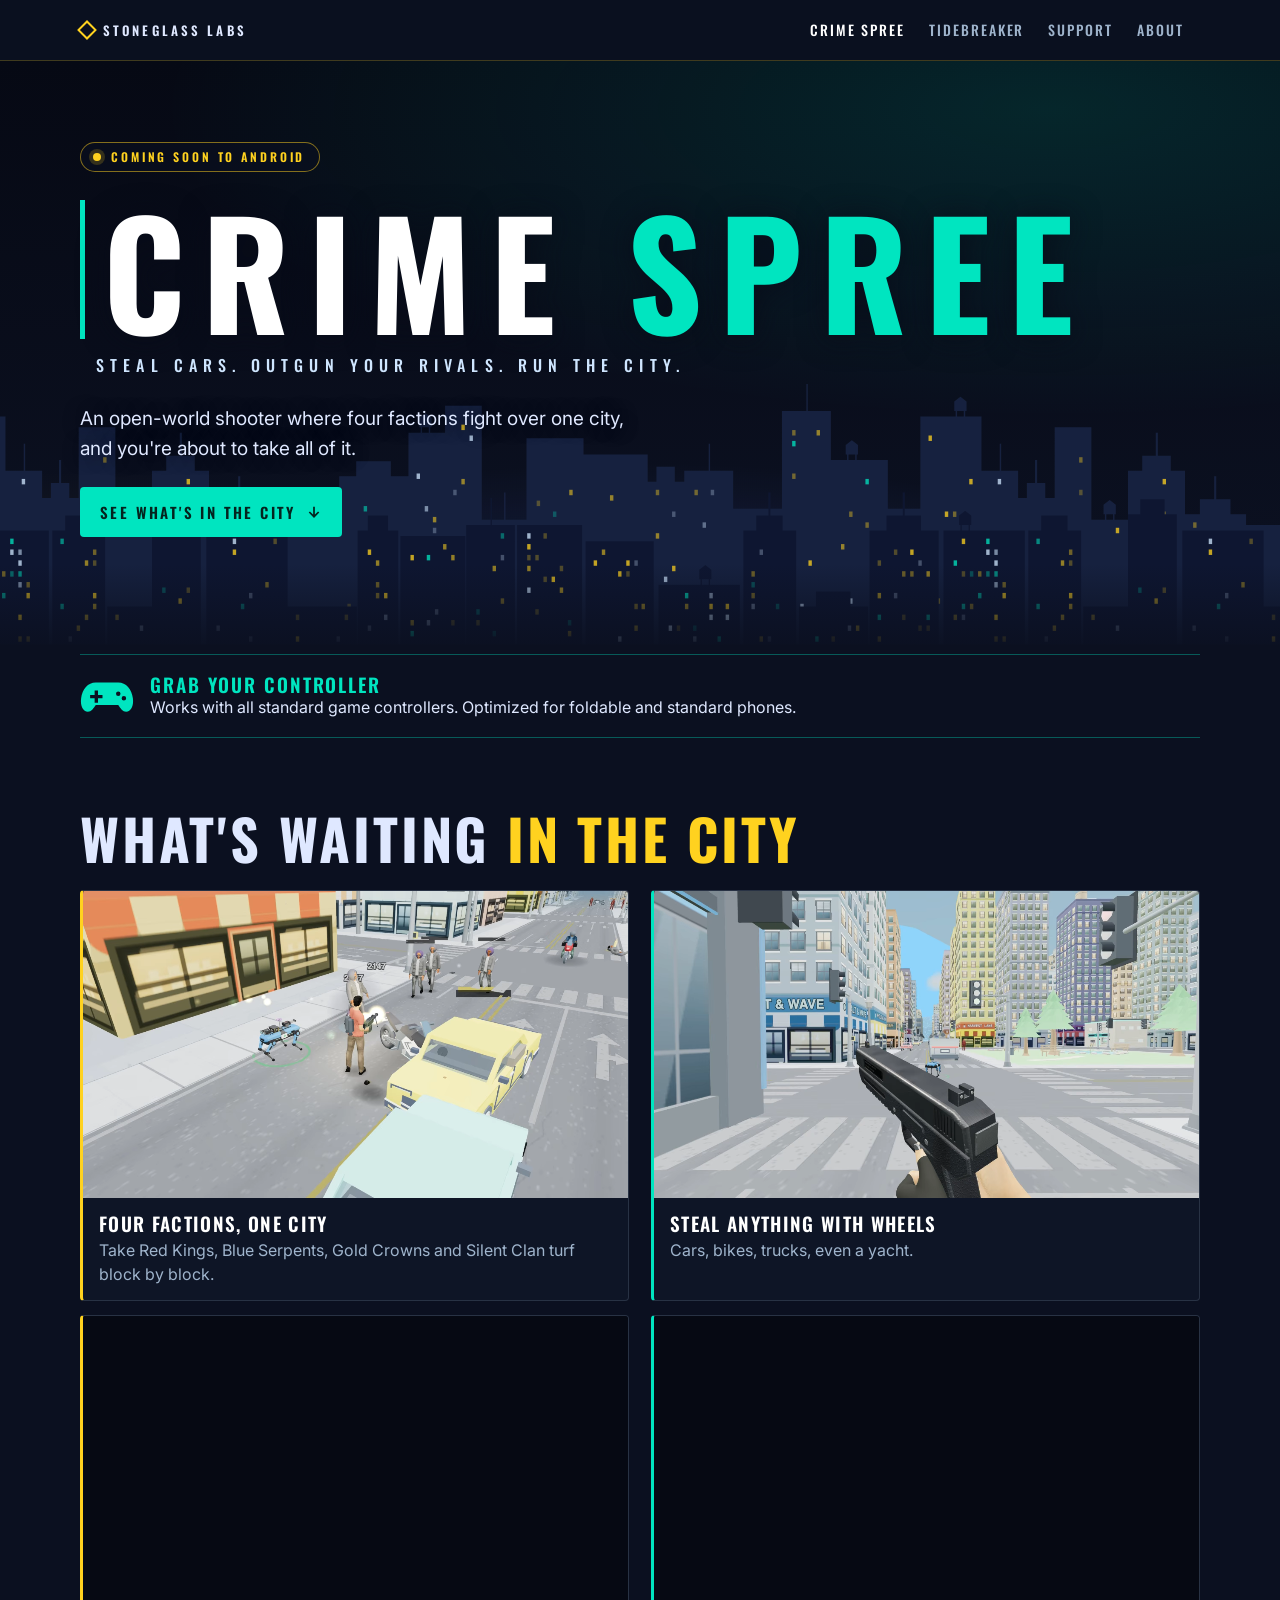
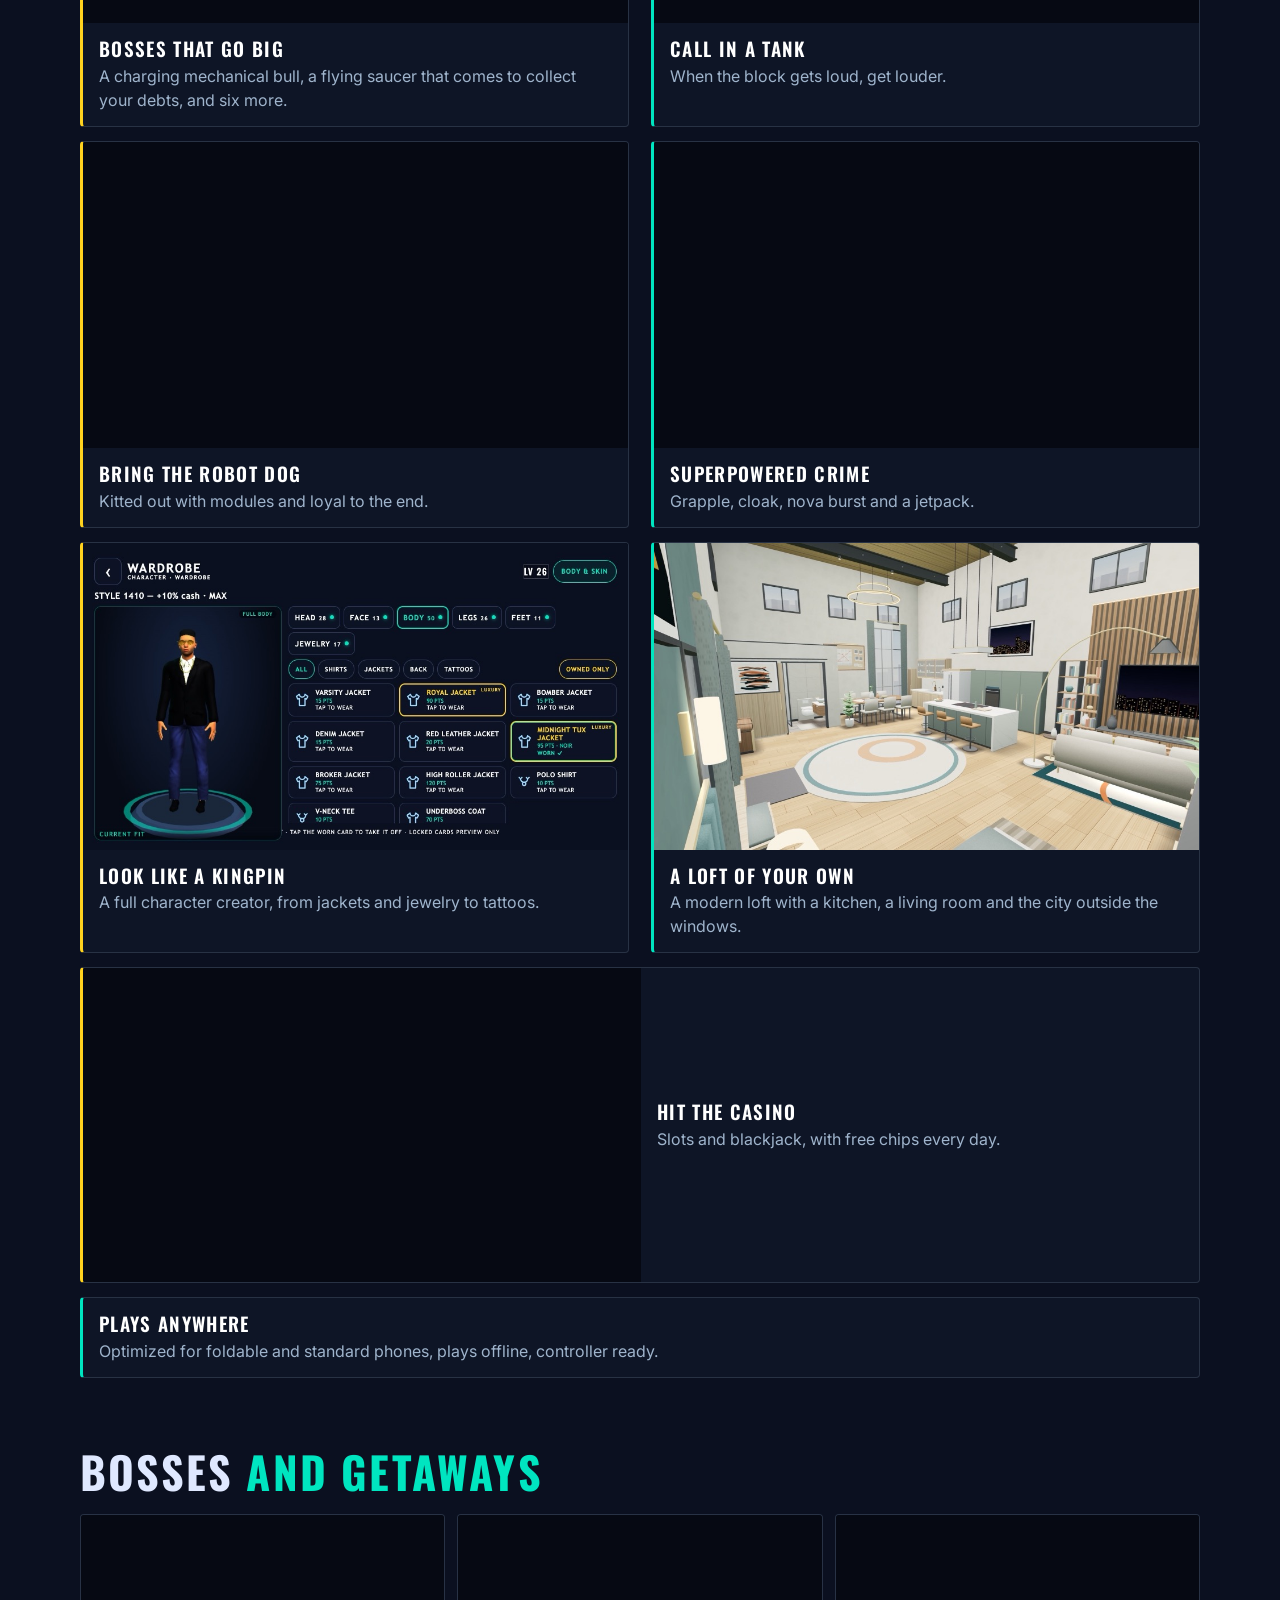
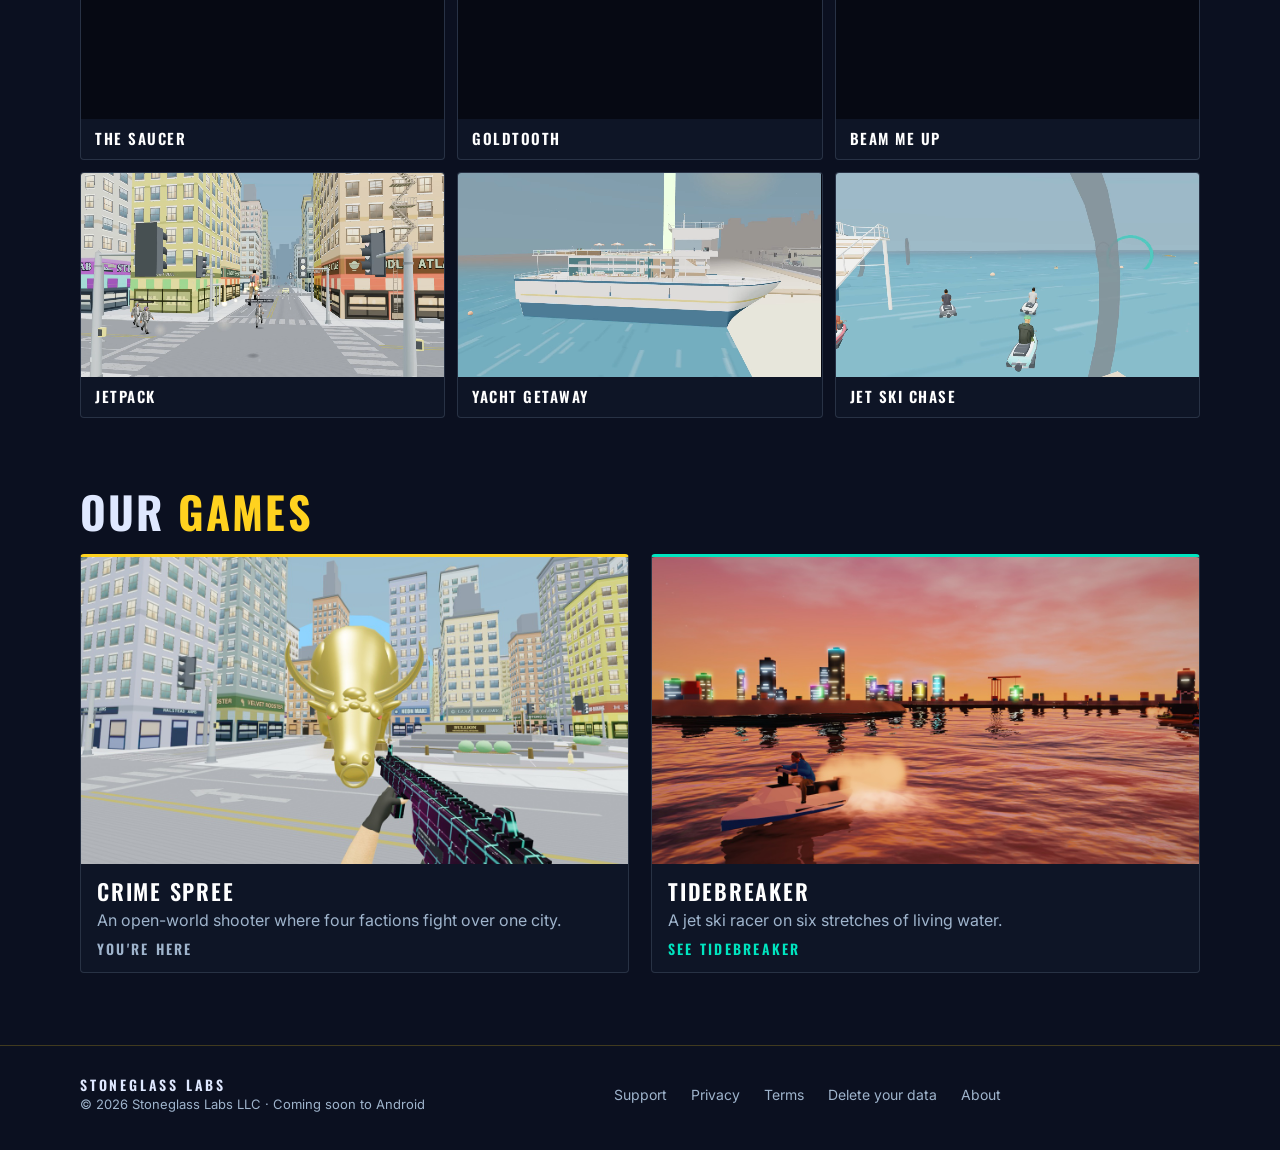
==== commit bcd212aa: "Add Tidebreaker: its own page, both games listed, Press section removed from About Co-Authored-By: C" ====
--- a/index.html
+++ b/index.html
@@ -9,7 +9,7 @@
 <link rel="preconnect" href="https://fonts.googleapis.com">
 <link rel="preconnect" href="https://fonts.gstatic.com" crossorigin>
 <link rel="stylesheet" href="https://fonts.googleapis.com/css2?family=Oswald:wght@500;600;700&family=Inter:wght@400;500;600;700&display=swap">
-<link rel="stylesheet" href="styles.css?v=20261119a">
+<link rel="stylesheet" href="styles.css?v=20261119b">
 </head>
 <body>
 <header class="top band" id="top">
@@ -21,6 +21,7 @@
     <div class="navwrap" id="navwrap">
       <nav class="links" aria-label="Site">
         <a href="index.html" data-nav="index.html">Crime Spree</a>
+        <a href="tidebreaker.html" data-nav="tidebreaker.html">Tidebreaker</a>
         <a href="support.html" data-nav="support.html">Support</a>
         <a href="about.html" data-nav="about.html">About</a>
       </nav>
@@ -80,6 +81,16 @@
       </div>
     </div>
   </section>
+
+  <section class="games band" aria-labelledby="gamesH">
+    <div class="in">
+      <h2 id="gamesH">Our <span>games</span></h2>
+      <div class="cards">
+        <a class="game" href="index.html" aria-current="page"><div class="clip"><img src="assets/video/boss-bull-03-poster.jpg" alt="" loading="lazy" decoding="async" width="1280" height="720"></div><div class="txt"><b>Crime Spree</b>An open-world shooter where four factions fight over one city.<span class="go">You're here</span></div></a>
+        <a class="game" href="tidebreaker.html"><div class="clip"><img src="assets/video/tb-hero-01-poster.jpg" alt="" loading="lazy" decoding="async" width="1280" height="720"></div><div class="txt"><b>Tidebreaker</b>A jet ski racer on six stretches of living water.<span class="go">See Tidebreaker</span></div></a>
+      </div>
+    </div>
+  </section>
 </main>
 
 <footer class="foot band">
@@ -92,6 +103,6 @@
   </div>
 </footer>
 
-<script src="main.js?v=20261119a"></script>
+<script src="main.js?v=20261119b"></script>
 </body>
 </html>
--- a/styles.css
+++ b/styles.css
@@ -138,3 +138,26 @@
 .grid figcaption{padding:10px 14px;font:600 15px/1.3 var(--f-display);letter-spacing:.1em;text-transform:uppercase;color:var(--white)}
 @media (min-width:600px){ .grid{grid-template-columns:repeat(2,minmax(0,1fr))} }
 @media (min-width:1000px){ .grid{grid-template-columns:repeat(3,minmax(0,1fr))} }
+
+/* Tidebreaker page: the same hero over a drawn sea at dusk instead of the skyline */
+.hero.sea{background:radial-gradient(70% 60% at 78% 70%,rgba(255,150,80,.22),rgba(255,150,80,0) 60%),radial-gradient(120% 90% at 20% 0%,rgba(0,229,192,.12),rgba(0,229,192,0) 58%),linear-gradient(#070b18,#141a35 55%,#2a2140 78%,#0B1020)}
+.hero.sea::before{background-image:url(assets/img/waves.svg);height:min(44%,260px)}
+.hero.sea .wordmark{font-size:clamp(48px,17vw,132px)}
+@media (min-width:640px){ .hero.sea .wordmark{font-size:clamp(64px,10.4vw,128px)} }
+.grid figcaption small{display:block;margin-top:3px;font:400 14px/1.45 var(--f-body);letter-spacing:0;text-transform:none;color:var(--steel)}
+.gallery{scroll-margin-top:12px}
+
+/* "Our games": one card per game, on both game pages */
+.games{padding-block:0 clamp(40px,7vw,72px)}
+.games h2{margin:0 0 20px;font:700 clamp(28px,5.5vw,44px)/1 var(--f-display);letter-spacing:.05em;text-transform:uppercase}
+.games h2 span{color:var(--gold)}
+.cards{display:grid;grid-template-columns:minmax(0,1fr);gap:12px}
+@media (min-width:760px){ .cards{grid-template-columns:repeat(2,minmax(0,1fr));gap:14px 22px} }
+.game{display:block;min-width:0;text-decoration:none;color:var(--steel);line-height:1.5;background:rgba(16,22,40,.92);border:1px solid var(--line);border-top:3px solid var(--gold);border-radius:4px;overflow:hidden}
+.game + .game{border-top-color:var(--teal)}
+.game .txt{padding:14px 16px 16px}
+.game b{display:block;font:600 22px/1.2 var(--f-display);letter-spacing:.08em;text-transform:uppercase;color:var(--white);margin-bottom:3px}
+.game .go{display:block;margin-top:10px;font:600 14px/1 var(--f-display);letter-spacing:.16em;text-transform:uppercase;color:var(--teal)}
+.game:hover{color:var(--fg);border-color:rgba(0,229,192,.5)}
+.game:hover b{color:var(--white)}
+.game[aria-current="page"] .go{color:var(--steel)}
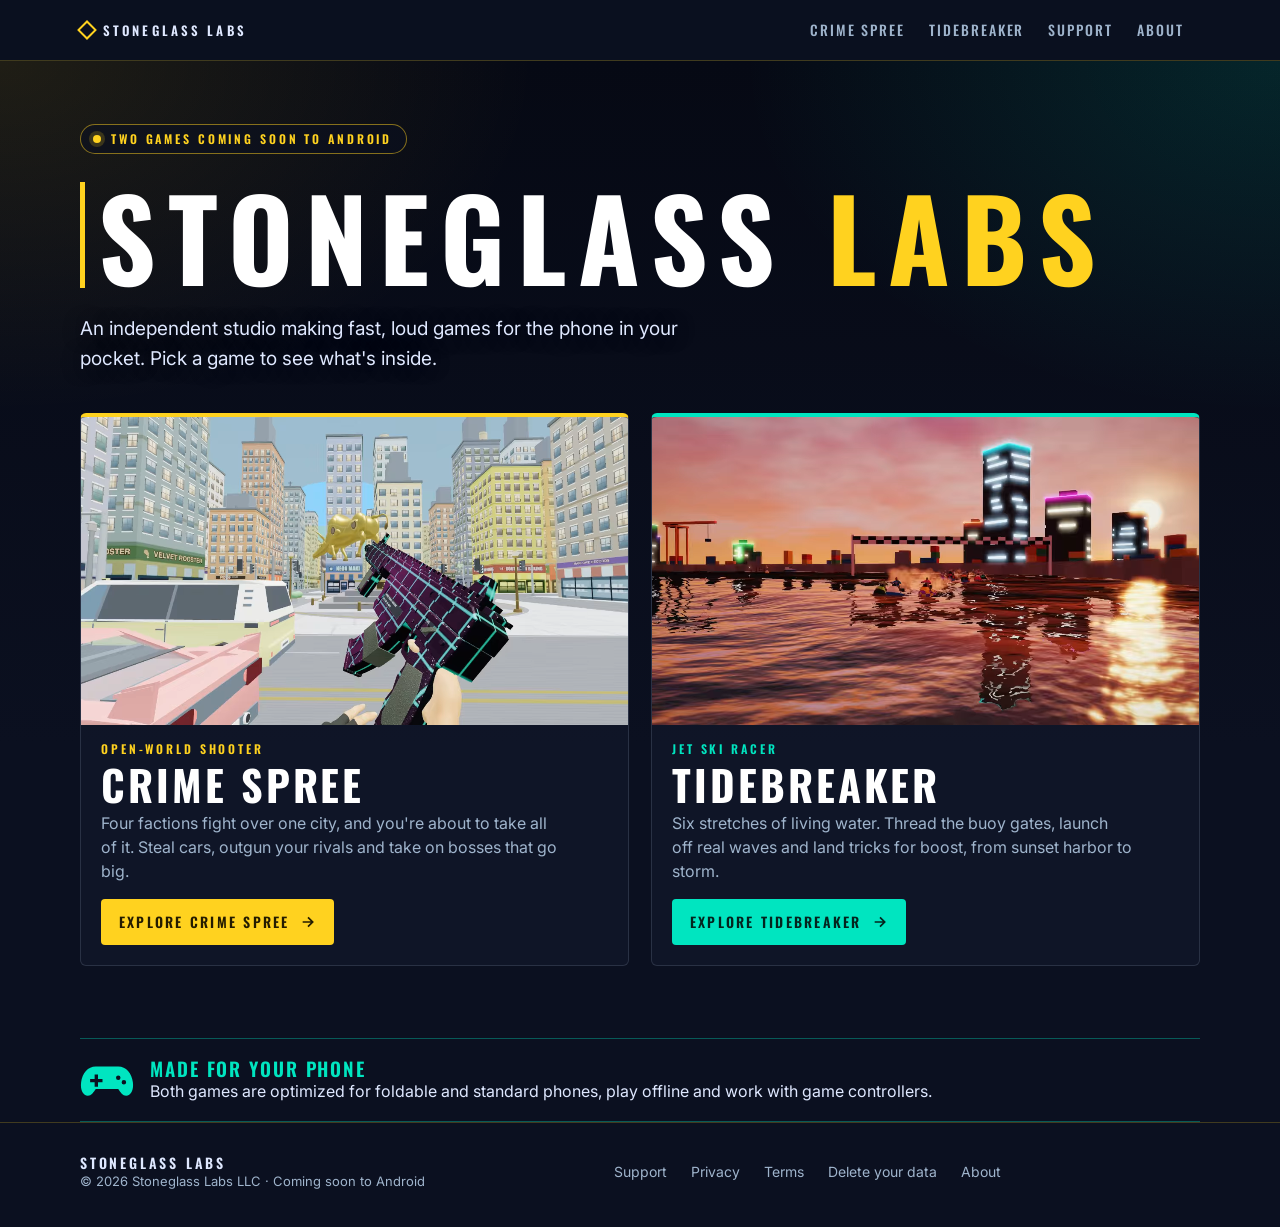
==== commit 02e36afa: "Home page picks a game; Crime Spree moves to crime-spree.html; menus list both games Co-Authored-By:" ====
--- a/index.html
+++ b/index.html
@@ -3,13 +3,13 @@
 <head>
 <meta charset="utf-8">
 <meta name="viewport" content="width=device-width,initial-scale=1,viewport-fit=cover">
-<title>Crime Spree | Coming soon to Android</title>
-<meta name="description" content="Crime Spree is an open-world shooter where four factions fight over one city. Coming soon to Android from Stoneglass Labs.">
+<title>Stoneglass Labs | Crime Spree and Tidebreaker, coming soon to Android</title>
+<meta name="description" content="Stoneglass Labs is an independent game studio. Two games coming soon to Android: Crime Spree, an open-world shooter, and Tidebreaker, a jet ski racer.">
 <meta name="theme-color" content="#0B1020">
 <link rel="preconnect" href="https://fonts.googleapis.com">
 <link rel="preconnect" href="https://fonts.gstatic.com" crossorigin>
 <link rel="stylesheet" href="https://fonts.googleapis.com/css2?family=Oswald:wght@500;600;700&family=Inter:wght@400;500;600;700&display=swap">
-<link rel="stylesheet" href="styles.css?v=20261119b">
+<link rel="stylesheet" href="styles.css?v=20261119c">
 </head>
 <body>
 <header class="top band" id="top">
@@ -20,7 +20,7 @@
     </button>
     <div class="navwrap" id="navwrap">
       <nav class="links" aria-label="Site">
-        <a href="index.html" data-nav="index.html">Crime Spree</a>
+        <a href="crime-spree.html" data-nav="crime-spree.html">Crime Spree</a>
         <a href="tidebreaker.html" data-nav="tidebreaker.html">Tidebreaker</a>
         <a href="support.html" data-nav="support.html">Support</a>
         <a href="about.html" data-nav="about.html">About</a>
@@ -31,64 +31,38 @@
 </header>
 
 <main>
-  <section class="hero band" aria-label="Crime Spree">
+  <section class="home band" aria-labelledby="homeH">
     <div class="in">
-      <p class="status"><i></i>Coming soon to Android</p>
-      <h1 class="wordmark"><span class="w1">Crime</span> <span class="w2">Spree</span></h1>
-      <p class="tagline">Steal cars. Outgun your rivals. Run the city.</p>
-      <p class="pitch">An open-world shooter where four factions fight over one city, and you're about to take all of it.</p>
-      <div class="btns">
-        <a class="btn primary" href="#city">See what's in the city<svg viewBox="0 0 24 24" fill="none" stroke="currentColor" stroke-width="2.6" aria-hidden="true"><path d="M12 4v15M5 12l7 7 7-7"/></svg></a>
+      <p class="status"><i></i>Two games coming soon to Android</p>
+      <h1 id="homeH" class="studioname">Stoneglass <span>Labs</span></h1>
+      <p class="pitch">An independent studio making fast, loud games for the phone in your pocket. Pick a game to see what's inside.</p>
+      <div class="picks">
+        <a class="pick" href="crime-spree.html">
+          <div class="clip"><video data-lazy muted loop playsinline preload="none" data-poster="assets/video/boss-bull-03-poster.jpg" aria-hidden="true"><source data-src="assets/video/boss-bull-03.webm" type="video/webm"><source data-src="assets/video/boss-bull-03.mp4" type="video/mp4"></video></div>
+          <div class="txt">
+            <span class="genre">Open-world shooter</span>
+            <b>Crime Spree</b>
+            <p>Four factions fight over one city, and you're about to take all of it. Steal cars, outgun your rivals and take on bosses that go big.</p>
+            <span class="go">Explore Crime Spree<svg viewBox="0 0 24 24" fill="none" stroke="currentColor" stroke-width="2.6" aria-hidden="true"><path d="M4 12h15M12 5l7 7-7 7"/></svg></span>
+          </div>
+        </a>
+        <a class="pick tb" href="tidebreaker.html">
+          <div class="clip"><video data-lazy muted loop playsinline preload="none" data-poster="assets/video/tb-hero-01-poster.jpg" aria-hidden="true"><source data-src="assets/video/tb-hero-01.webm" type="video/webm"><source data-src="assets/video/tb-hero-01.mp4" type="video/mp4"></video></div>
+          <div class="txt">
+            <span class="genre">Jet ski racer</span>
+            <b>Tidebreaker</b>
+            <p>Six stretches of living water. Thread the buoy gates, launch off real waves and land tricks for boost, from sunset harbor to storm.</p>
+            <span class="go">Explore Tidebreaker<svg viewBox="0 0 24 24" fill="none" stroke="currentColor" stroke-width="2.6" aria-hidden="true"><path d="M4 12h15M12 5l7 7-7 7"/></svg></span>
+          </div>
+        </a>
       </div>
     </div>
   </section>
 
-  <section class="ctrl band" aria-label="Controllers and phones">
+  <section class="ctrl band" aria-label="Phones and controllers">
     <div class="in">
       <svg viewBox="0 0 48 32" fill="currentColor" aria-hidden="true"><path d="M14 4h20c7 0 12 6 13 14 1 7-2 12-6 12-3 0-5-3-7-6H14c-2 3-4 6-7 6-4 0-7-5-6-12C2 10 7 4 14 4zm-1 7v4H9v3h4v4h3v-4h4v-3h-4v-4zm21 1a2 2 0 100 4 2 2 0 000-4zm5 4a2 2 0 100 4 2 2 0 000-4z"/></svg>
-      <p><b>Grab your controller</b>Works with all standard game controllers. Optimized for foldable and standard phones.</p>
-    </div>
-  </section>
-
-  <section class="feats band" id="city" aria-labelledby="featH">
-    <div class="in">
-      <h2 id="featH">What's waiting <span>in the city</span></h2>
-      <ul class="sell">
-        <li class="has-clip"><div class="clip"><video data-lazy muted loop playsinline preload="none" data-poster="assets/video/street-chaos-01-poster.jpg" aria-hidden="true"><source data-src="assets/video/street-chaos-01.webm" type="video/webm"><source data-src="assets/video/street-chaos-01.mp4" type="video/mp4"></video></div><div class="txt"><b>Four factions, one city</b>Take Red Kings, Blue Serpents, Gold Crowns and Silent Clan turf block by block.</div></li>
-        <li class="has-clip"><div class="clip"><video data-lazy muted loop playsinline preload="none" data-poster="assets/video/truck-hijack-01-poster.jpg" aria-hidden="true"><source data-src="assets/video/truck-hijack-01.webm" type="video/webm"><source data-src="assets/video/truck-hijack-01.mp4" type="video/mp4"></video></div><div class="txt"><b>Steal anything with wheels</b>Cars, bikes, trucks, even a yacht.</div></li>
-        <li class="has-clip"><div class="clip"><video data-lazy muted loop playsinline preload="none" data-poster="assets/video/boss-bull-03-poster.jpg" aria-hidden="true"><source data-src="assets/video/boss-bull-03.webm" type="video/webm"><source data-src="assets/video/boss-bull-03.mp4" type="video/mp4"></video></div><div class="txt"><b>Bosses that go big</b>A charging mechanical bull, a flying saucer that comes to collect your debts, and six more.</div></li>
-        <li class="has-clip"><div class="clip"><video data-lazy muted loop playsinline preload="none" data-poster="assets/video/tank-rampage-01-poster.jpg" aria-hidden="true"><source data-src="assets/video/tank-rampage-01.webm" type="video/webm"><source data-src="assets/video/tank-rampage-01.mp4" type="video/mp4"></video></div><div class="txt"><b>Call in a tank</b>When the block gets loud, get louder.</div></li>
-        <li class="has-clip"><div class="clip"><video data-lazy muted loop playsinline preload="none" data-poster="assets/video/robot-dog-01-poster.jpg" aria-hidden="true"><source data-src="assets/video/robot-dog-01.webm" type="video/webm"><source data-src="assets/video/robot-dog-01.mp4" type="video/mp4"></video></div><div class="txt"><b>Bring the robot dog</b>Kitted out with modules and loyal to the end.</div></li>
-        <li class="has-clip"><div class="clip"><video data-lazy muted loop playsinline preload="none" data-poster="assets/video/jetpack-escape-01-poster.jpg" aria-hidden="true"><source data-src="assets/video/jetpack-escape-01.webm" type="video/webm"><source data-src="assets/video/jetpack-escape-01.mp4" type="video/mp4"></video></div><div class="txt"><b>Superpowered crime</b>Grapple, cloak, nova burst and a jetpack.</div></li>
-        <li class="has-clip"><div class="clip"><img src="assets/img/creator-wardrobe-01.jpg" alt="The wardrobe in the character creator: a character in a tux jacket beside the list of jackets" loading="lazy" decoding="async" width="960" height="540"></div><div class="txt"><b>Look like a kingpin</b>A full character creator, from jackets and jewelry to tattoos.</div></li>
-        <li class="has-clip"><div class="clip"><img src="assets/img/loft-01.jpg" alt="The player's loft: living room, kitchen and tall windows" loading="lazy" decoding="async" width="960" height="540"></div><div class="txt"><b>A loft of your own</b>A modern loft with a kitchen, a living room and the city outside the windows.</div></li>
-        <li class="has-clip wide"><div class="clip"><video data-lazy muted loop playsinline preload="none" data-poster="assets/video/casino-tour-01-poster.jpg" aria-hidden="true"><source data-src="assets/video/casino-tour-01.webm" type="video/webm"><source data-src="assets/video/casino-tour-01.mp4" type="video/mp4"></video></div><div class="txt"><b>Hit the casino</b>Slots and blackjack, with free chips every day.</div></li>
-        <li class="full"><b>Plays anywhere</b>Optimized for foldable and standard phones, plays offline, controller ready.</li>
-      </ul>
-    </div>
-  </section>
-
-  <section class="gallery band" aria-labelledby="galH">
-    <div class="in">
-      <h2 id="galH">Bosses <span>and getaways</span></h2>
-      <div class="grid">
-        <figure><div class="clip"><video data-lazy muted loop playsinline preload="none" data-poster="assets/video/boss-saucer-01-poster.jpg" aria-hidden="true"><source data-src="assets/video/boss-saucer-01.webm" type="video/webm"><source data-src="assets/video/boss-saucer-01.mp4" type="video/mp4"></video></div><figcaption>The saucer</figcaption></figure>
-        <figure><div class="clip"><video data-lazy muted loop playsinline preload="none" data-poster="assets/video/boss-goldtooth-01-poster.jpg" aria-hidden="true"><source data-src="assets/video/boss-goldtooth-01.webm" type="video/webm"><source data-src="assets/video/boss-goldtooth-01.mp4" type="video/mp4"></video></div><figcaption>Goldtooth</figcaption></figure>
-        <figure><div class="clip"><video data-lazy muted loop playsinline preload="none" data-poster="assets/video/boss-saucer-02-poster.jpg" aria-hidden="true"><source data-src="assets/video/boss-saucer-02.webm" type="video/webm"><source data-src="assets/video/boss-saucer-02.mp4" type="video/mp4"></video></div><figcaption>Beam me up</figcaption></figure>
-        <figure><div class="clip"><video data-lazy muted loop playsinline preload="none" data-poster="assets/video/jetpack-01-poster.jpg" aria-hidden="true"><source data-src="assets/video/jetpack-01.webm" type="video/webm"><source data-src="assets/video/jetpack-01.mp4" type="video/mp4"></video></div><figcaption>Jetpack</figcaption></figure>
-        <figure><div class="clip"><video data-lazy muted loop playsinline preload="none" data-poster="assets/video/yacht-01-poster.jpg" aria-hidden="true"><source data-src="assets/video/yacht-01.webm" type="video/webm"><source data-src="assets/video/yacht-01.mp4" type="video/mp4"></video></div><figcaption>Yacht getaway</figcaption></figure>
-        <figure><div class="clip"><video data-lazy muted loop playsinline preload="none" data-poster="assets/video/jetski-race-01-poster.jpg" aria-hidden="true"><source data-src="assets/video/jetski-race-01.webm" type="video/webm"><source data-src="assets/video/jetski-race-01.mp4" type="video/mp4"></video></div><figcaption>Jet ski chase</figcaption></figure>
-      </div>
-    </div>
-  </section>
-
-  <section class="games band" aria-labelledby="gamesH">
-    <div class="in">
-      <h2 id="gamesH">Our <span>games</span></h2>
-      <div class="cards">
-        <a class="game" href="index.html" aria-current="page"><div class="clip"><img src="assets/video/boss-bull-03-poster.jpg" alt="" loading="lazy" decoding="async" width="1280" height="720"></div><div class="txt"><b>Crime Spree</b>An open-world shooter where four factions fight over one city.<span class="go">You're here</span></div></a>
-        <a class="game" href="tidebreaker.html"><div class="clip"><img src="assets/video/tb-hero-01-poster.jpg" alt="" loading="lazy" decoding="async" width="1280" height="720"></div><div class="txt"><b>Tidebreaker</b>A jet ski racer on six stretches of living water.<span class="go">See Tidebreaker</span></div></a>
-      </div>
+      <p><b>Made for your phone</b>Both games are optimized for foldable and standard phones, play offline and work with game controllers.</p>
     </div>
   </section>
 </main>
@@ -103,6 +77,6 @@
   </div>
 </footer>
 
-<script src="main.js?v=20261119b"></script>
+<script src="main.js?v=20261119c"></script>
 </body>
 </html>
--- a/styles.css
+++ b/styles.css
@@ -154,10 +154,36 @@
 .cards{display:grid;grid-template-columns:minmax(0,1fr);gap:12px}
 @media (min-width:760px){ .cards{grid-template-columns:repeat(2,minmax(0,1fr));gap:14px 22px} }
 .game{display:block;min-width:0;text-decoration:none;color:var(--steel);line-height:1.5;background:rgba(16,22,40,.92);border:1px solid var(--line);border-top:3px solid var(--gold);border-radius:4px;overflow:hidden}
-.game + .game{border-top-color:var(--teal)}
+.game.tb{border-top-color:var(--teal)}
 .game .txt{padding:14px 16px 16px}
 .game b{display:block;font:600 22px/1.2 var(--f-display);letter-spacing:.08em;text-transform:uppercase;color:var(--white);margin-bottom:3px}
 .game .go{display:block;margin-top:10px;font:600 14px/1 var(--f-display);letter-spacing:.16em;text-transform:uppercase;color:var(--teal)}
 .game:hover{color:var(--fg);border-color:rgba(0,229,192,.5)}
 .game:hover b{color:var(--white)}
 .game[aria-current="page"] .go{color:var(--steel)}
+
+/* Home page: the studio name and a choice of the two games */
+.home{position:relative;overflow:hidden;isolation:isolate;padding-block:clamp(36px,7vh,80px) clamp(40px,7vw,72px);background:radial-gradient(70% 60% at 0% 0%,rgba(255,210,31,.10),rgba(255,210,31,0) 60%),radial-gradient(70% 60% at 100% 0%,rgba(0,229,192,.13),rgba(0,229,192,0) 60%),linear-gradient(#060914,#0B1020 70%)}
+.studioname{margin:0;font:700 clamp(46px,13vw,112px)/.95 var(--f-display);letter-spacing:.1em;text-transform:uppercase;color:var(--white);border-left:5px solid var(--gold);padding-left:.12em;text-wrap:balance}
+.studioname span{color:var(--gold)}
+.home .pitch{max-width:52ch}
+.picks{display:grid;grid-template-columns:minmax(0,1fr);gap:16px;margin-top:clamp(24px,4vw,40px)}
+@media (min-width:760px){ .picks{grid-template-columns:repeat(2,minmax(0,1fr));gap:22px} }
+.pick{display:flex;flex-direction:column;min-width:0;text-decoration:none;color:var(--steel);line-height:1.5;background:rgba(16,22,40,.94);border:1px solid var(--line);border-top:4px solid var(--gold);border-radius:6px;overflow:hidden;transition:transform .2s ease,border-color .2s ease,box-shadow .2s ease}
+.pick.tb{border-top-color:var(--teal)}
+.pick .txt{display:flex;flex-direction:column;flex:1;padding:18px 20px 20px}
+.pick .genre{font:600 12px/1 var(--f-display);letter-spacing:.24em;text-transform:uppercase;color:var(--gold)}
+.pick.tb .genre{color:var(--teal)}
+.pick b{display:block;margin:8px 0 6px;font:700 clamp(30px,4.4vw,42px)/1 var(--f-display);letter-spacing:.07em;text-transform:uppercase;color:var(--white)}
+.pick p{margin:0 0 16px;max-width:46ch}
+.pick .go{margin-top:auto;display:inline-flex;align-self:flex-start;align-items:center;gap:10px;min-height:46px;padding:0 18px;border-radius:4px;background:var(--gold);color:#241c00;font:600 14px/1 var(--f-display);letter-spacing:.16em;text-transform:uppercase}
+.pick.tb .go{background:var(--teal);color:var(--teal-ink)}
+.pick .go svg{width:16px;height:16px}
+.pick:hover{color:var(--fg);transform:translateY(-3px);box-shadow:0 14px 34px rgba(0,0,0,.45);border-color:rgba(255,210,31,.45)}
+.pick.tb:hover{border-color:rgba(0,229,192,.5)}
+@media (prefers-reduced-motion:reduce){ .pick{transition:none} .pick:hover{transform:none} }
+
+/* "Also coming soon": the other game's card at the bottom of each game page, picture beside text on wide screens */
+@media (min-width:760px){ .cards.one{grid-template-columns:minmax(0,1fr)} .cards.one .game{display:grid;grid-template-columns:minmax(0,1fr) minmax(0,1fr);align-items:center} .cards.one .game .txt{padding:20px 26px} }
+/* Phones: keep both game cards near the first screen */
+@media (max-width:759px){ .home{padding-top:24px} .home .status{margin-bottom:14px} .home .pitch{margin-top:12px;font-size:16px} .picks{margin-top:18px;gap:12px} .pick p{display:none} .pick .txt{display:grid;grid-template-columns:minmax(0,1fr) auto;align-items:center;gap:2px 12px;padding:12px 14px} .pick .genre{grid-column:1} .pick b{grid-column:1;margin:4px 0 0;font-size:26px} .pick .go{grid-column:2;grid-row:1/3;margin:0;min-height:44px;padding:0 14px;font-size:0;letter-spacing:0} .pick .go svg{width:20px;height:20px} }
